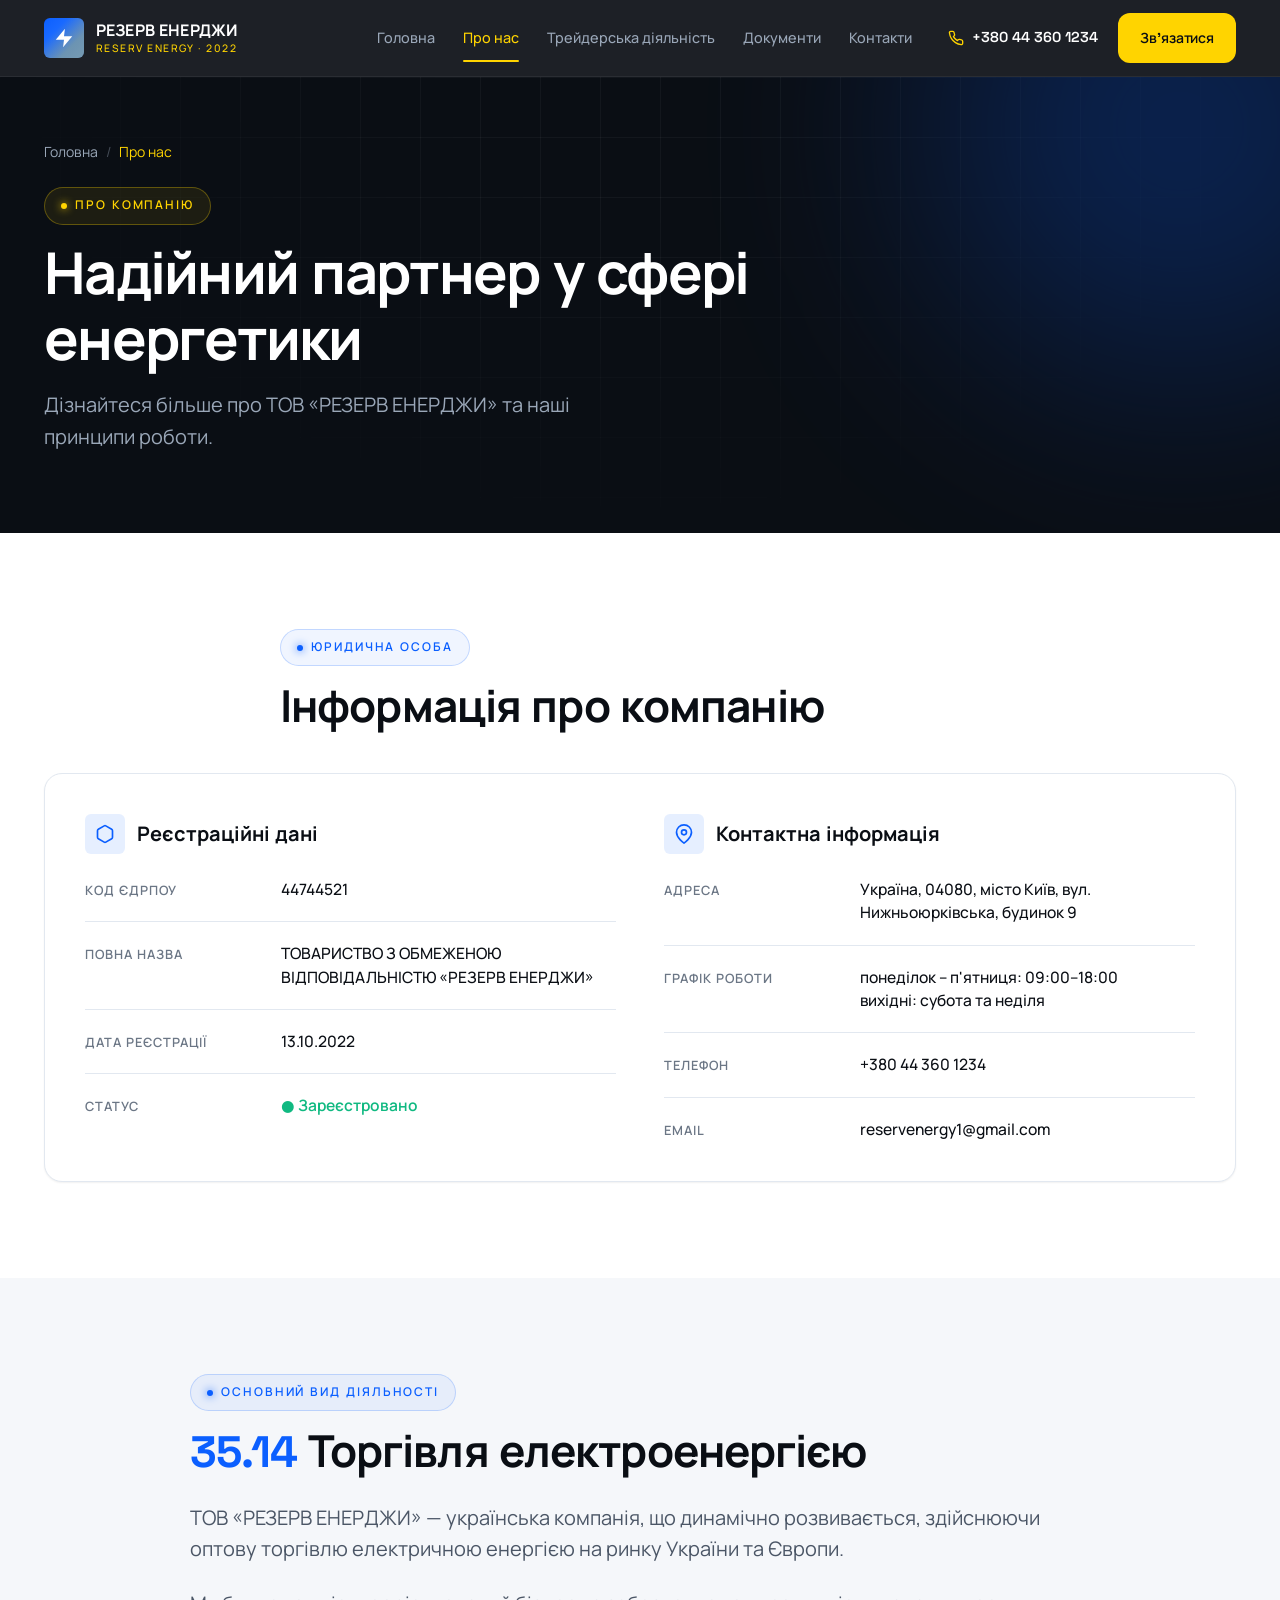
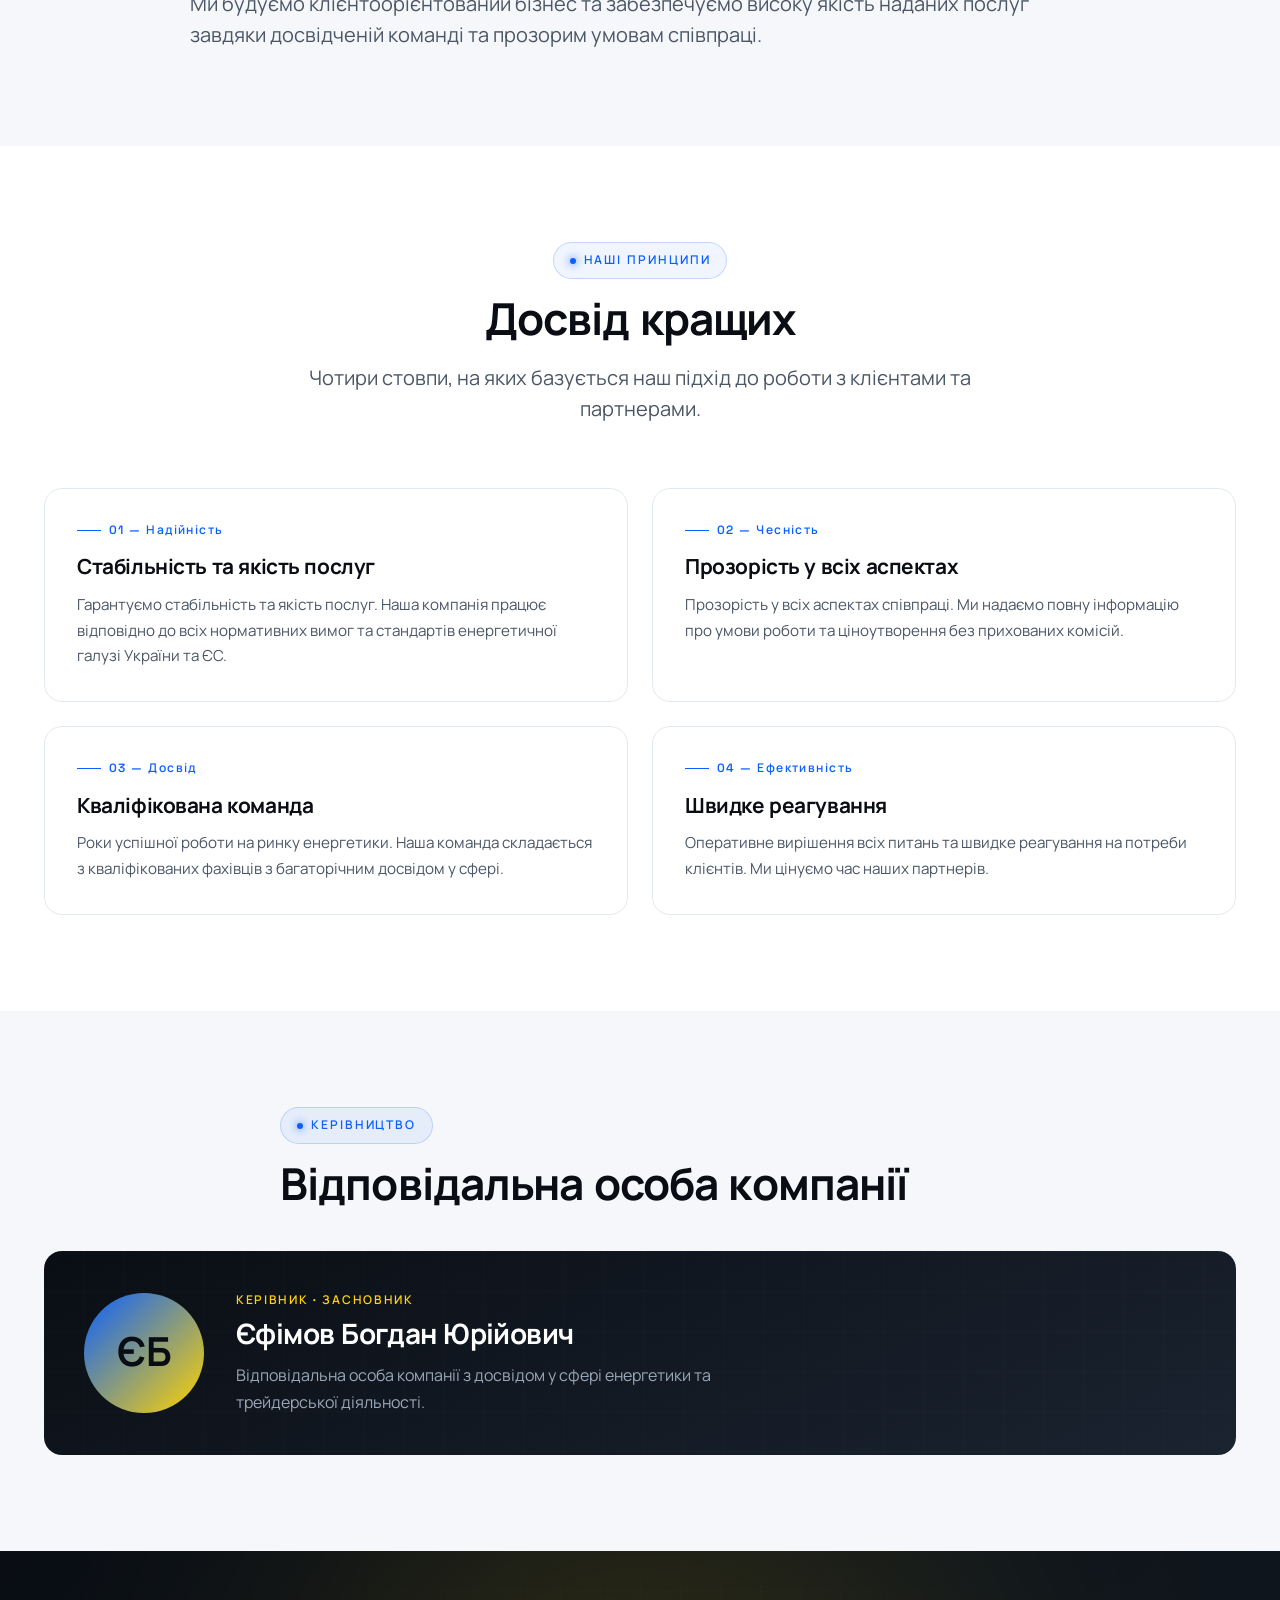
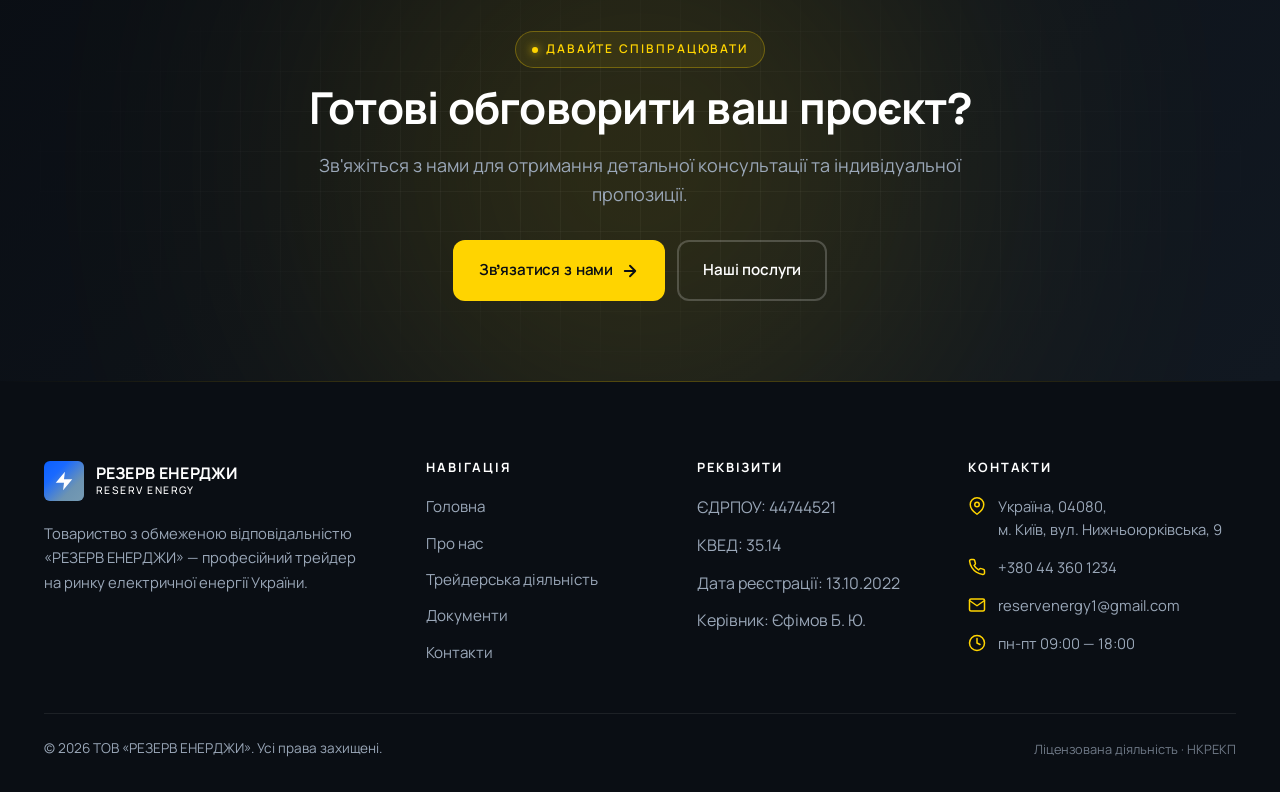
==== about.html @ 03d315da "1" ====
<!DOCTYPE html>
<html lang="uk">
<head>
    <meta charset="UTF-8">
    <meta name="viewport" content="width=device-width, initial-scale=1.0">
    <title>Про нас — ТОВ «РЕЗЕРВ ЕНЕРДЖИ»</title>
    <meta name="description" content="Дізнайтеся більше про ТОВ «РЕЗЕРВ ЕНЕРДЖИ» — компанію, що здійснює оптову торгівлю електричною енергією на ринку України та Європи.">
    <link rel="stylesheet" href="css/style.css">
    <link rel="icon" type="image/svg+xml" href='data:image/svg+xml,<svg xmlns="http://www.w3.org/2000/svg" viewBox="0 0 24 24" fill="%23ffd400"><path d="M13 2L3 14h9l-1 8 10-12h-9l1-8z"/></svg>'>
</head>
<body>

    <!-- ========== HEADER ========== -->
    <header class="header">
        <div class="container">
            <div class="header__inner">
                <a href="index.html" class="logo">
                    <span class="logo__mark">
                        <svg viewBox="0 0 24 24" fill="currentColor" aria-hidden="true">
                            <path d="M13 2L3 14h9l-1 8 10-12h-9l1-8z"/>
                        </svg>
                    </span>
                    <span class="logo__text">
                        <span class="logo__name">РЕЗЕРВ ЕНЕРДЖИ</span>
                        <span class="logo__tagline">Reserv Energy · 2022</span>
                    </span>
                </a>

                <button class="nav-toggle" aria-label="Відкрити меню" aria-expanded="false">
                    <span></span><span></span><span></span>
                </button>

                <div class="header__nav-wrapper">
                    <nav class="nav" aria-label="Головне меню">
                        <a href="index.html" class="nav__link">Головна</a>
                        <a href="about.html" class="nav__link is-active">Про нас</a>
                        <a href="services.html" class="nav__link">Трейдерська діяльність</a>
                        <a href="documents.html" class="nav__link">Документи</a>
                        <a href="contact.html" class="nav__link">Контакти</a>
                    </nav>
                    <div class="header__cta">
                        <a href="tel:+380443601234" class="header__phone">
                            <svg viewBox="0 0 24 24" fill="none" stroke="currentColor" stroke-width="2" stroke-linecap="round" stroke-linejoin="round" aria-hidden="true">
                                <path d="M22 16.92v3a2 2 0 0 1-2.18 2 19.79 19.79 0 0 1-8.63-3.07 19.5 19.5 0 0 1-6-6 19.79 19.79 0 0 1-3.07-8.67A2 2 0 0 1 4.11 2h3a2 2 0 0 1 2 1.72 12.84 12.84 0 0 0 .7 2.81 2 2 0 0 1-.45 2.11L8.09 9.91a16 16 0 0 0 6 6l1.27-1.27a2 2 0 0 1 2.11-.45 12.84 12.84 0 0 0 2.81.7A2 2 0 0 1 22 16.92z"/>
                            </svg>
                            +380 44 360 1234
                        </a>
                        <a href="contact.html" class="btn btn--accent">Зв'язатися</a>
                    </div>
                </div>
            </div>
        </div>
    </header>

    <main>

        <!-- ========== PAGE HEADER ========== -->
        <section class="page-header">
            <div class="page-header__grid-bg"></div>
            <div class="page-header__glow"></div>
            <div class="container">
                <div class="page-header__inner">
                    <nav class="breadcrumbs" aria-label="Хлібні крихти">
                        <a href="index.html">Головна</a>
                        <span class="breadcrumbs__sep">/</span>
                        <span class="breadcrumbs__current">Про нас</span>
                    </nav>
                    <span class="eyebrow eyebrow--inverse">Про компанію</span>
                    <h1 class="page-header__title">Надійний партнер у сфері енергетики</h1>
                    <p class="page-header__subtitle">Дізнайтеся більше про ТОВ «РЕЗЕРВ ЕНЕРДЖИ» та наші принципи роботи.</p>
                </div>
            </div>
        </section>

        <!-- ========== COMPANY INFO ========== -->
        <section class="section">
            <div class="container">
                <div class="section-head fade-up" style="text-align:left;margin-bottom:var(--space-10)">
                    <span class="eyebrow">Юридична особа</span>
                    <h2 class="section-head__title" style="margin:var(--space-4) 0">Інформація про компанію</h2>
                </div>

                <div class="info-panel fade-up">
                    <div>
                        <div class="info-panel__heading">
                            <span class="info-panel__heading-icon">
                                <svg width="20" height="20" viewBox="0 0 24 24" fill="none" stroke="currentColor" stroke-width="2" stroke-linecap="round" stroke-linejoin="round" aria-hidden="true">
                                    <path d="M21 16V8a2 2 0 0 0-1-1.73l-7-4a2 2 0 0 0-2 0l-7 4A2 2 0 0 0 3 8v8a2 2 0 0 0 1 1.73l7 4a2 2 0 0 0 2 0l7-4A2 2 0 0 0 21 16z"/>
                                </svg>
                            </span>
                            Реєстраційні дані
                        </div>
                        <ul class="info-list">
                            <li class="info-list__item">
                                <span class="info-list__label">Код ЄДРПОУ</span>
                                <span class="info-list__value">44744521</span>
                            </li>
                            <li class="info-list__item">
                                <span class="info-list__label">Повна назва</span>
                                <span class="info-list__value">ТОВАРИСТВО З ОБМЕЖЕНОЮ ВІДПОВІДАЛЬНІСТЮ «РЕЗЕРВ ЕНЕРДЖИ»</span>
                            </li>
                            <li class="info-list__item">
                                <span class="info-list__label">Дата реєстрації</span>
                                <span class="info-list__value">13.10.2022</span>
                            </li>
                            <li class="info-list__item">
                                <span class="info-list__label">Статус</span>
                                <span class="info-list__value" style="color:var(--color-success);font-weight:600">● Зареєстровано</span>
                            </li>
                        </ul>
                    </div>

                    <div>
                        <div class="info-panel__heading">
                            <span class="info-panel__heading-icon">
                                <svg width="20" height="20" viewBox="0 0 24 24" fill="none" stroke="currentColor" stroke-width="2" stroke-linecap="round" stroke-linejoin="round" aria-hidden="true">
                                    <path d="M21 10c0 7-9 13-9 13s-9-6-9-13a9 9 0 0 1 18 0z"/>
                                    <circle cx="12" cy="10" r="3"/>
                                </svg>
                            </span>
                            Контактна інформація
                        </div>
                        <ul class="info-list">
                            <li class="info-list__item">
                                <span class="info-list__label">Адреса</span>
                                <span class="info-list__value">Україна, 04080, місто Київ, вул. Нижньоюрківська, будинок 9</span>
                            </li>
                            <li class="info-list__item">
                                <span class="info-list__label">Графік роботи</span>
                                <span class="info-list__value">понеділок – п'ятниця: 09:00–18:00<br>вихідні: субота та неділя</span>
                            </li>
                            <li class="info-list__item">
                                <span class="info-list__label">Телефон</span>
                                <span class="info-list__value"><a href="tel:+380443601234">+380 44 360 1234</a></span>
                            </li>
                            <li class="info-list__item">
                                <span class="info-list__label">Email</span>
                                <span class="info-list__value"><a href="mailto:reservenergy1@gmail.com">reservenergy1@gmail.com</a></span>
                            </li>
                        </ul>
                    </div>
                </div>
            </div>
        </section>

        <!-- ========== MAIN ACTIVITY ========== -->
        <section class="section section--alt">
            <div class="container">
                <div style="max-width:900px;margin:0 auto" class="fade-up">
                    <span class="eyebrow">Основний вид діяльності</span>
                    <h2 style="margin:var(--space-4) 0 var(--space-6)">
                        <span style="font-family:var(--font-display);color:var(--color-primary)">35.14</span> Торгівля електроенергією
                    </h2>
                    <p class="lead" style="margin-bottom:var(--space-6)">
                        ТОВ «РЕЗЕРВ ЕНЕРДЖИ» — українська компанія, що динамічно розвивається, здійснюючи оптову торгівлю електричною енергією на ринку України та Європи.
                    </p>
                    <p class="lead">
                        Ми будуємо клієнтоорієнтований бізнес та забезпечуємо високу якість наданих послуг завдяки досвідченій команді та прозорим умовам співпраці.
                    </p>
                </div>
            </div>
        </section>

        <!-- ========== PRINCIPLES ========== -->
        <section class="section">
            <div class="container">
                <div class="section-head fade-up">
                    <span class="eyebrow">Наші принципи</span>
                    <h2 class="section-head__title">Досвід кращих</h2>
                    <p class="lead">Чотири стовпи, на яких базується наш підхід до роботи з клієнтами та партнерами.</p>
                </div>

                <div class="principles">
                    <article class="principle-card fade-up">
                        <div class="principle-card__num">01 — Надійність</div>
                        <h3 class="principle-card__title">Стабільність та якість послуг</h3>
                        <p class="principle-card__text">Гарантуємо стабільність та якість послуг. Наша компанія працює відповідно до всіх нормативних вимог та стандартів енергетичної галузі України та ЄС.</p>
                    </article>

                    <article class="principle-card fade-up">
                        <div class="principle-card__num">02 — Чесність</div>
                        <h3 class="principle-card__title">Прозорість у всіх аспектах</h3>
                        <p class="principle-card__text">Прозорість у всіх аспектах співпраці. Ми надаємо повну інформацію про умови роботи та ціноутворення без прихованих комісій.</p>
                    </article>

                    <article class="principle-card fade-up">
                        <div class="principle-card__num">03 — Досвід</div>
                        <h3 class="principle-card__title">Кваліфікована команда</h3>
                        <p class="principle-card__text">Роки успішної роботи на ринку енергетики. Наша команда складається з кваліфікованих фахівців з багаторічним досвідом у сфері.</p>
                    </article>

                    <article class="principle-card fade-up">
                        <div class="principle-card__num">04 — Ефективність</div>
                        <h3 class="principle-card__title">Швидке реагування</h3>
                        <p class="principle-card__text">Оперативне вирішення всіх питань та швидке реагування на потреби клієнтів. Ми цінуємо час наших партнерів.</p>
                    </article>
                </div>
            </div>
        </section>

        <!-- ========== LEADERSHIP ========== -->
        <section class="section section--alt">
            <div class="container">
                <div class="section-head fade-up" style="text-align:left;margin-bottom:var(--space-10)">
                    <span class="eyebrow">Керівництво</span>
                    <h2 class="section-head__title" style="margin:var(--space-4) 0">Відповідальна особа компанії</h2>
                </div>

                <div class="leader-card fade-up">
                    <div class="leader-card__avatar">ЄБ</div>
                    <div class="leader-card__content">
                        <div class="leader-card__role">Керівник · Засновник</div>
                        <h3 class="leader-card__name">Єфімов Богдан Юрійович</h3>
                        <p class="leader-card__desc">Відповідальна особа компанії з досвідом у сфері енергетики та трейдерської діяльності.</p>
                    </div>
                </div>
            </div>
        </section>

        <!-- ========== CTA ========== -->
        <section class="cta">
            <div class="cta__glow"></div>
            <div class="container">
                <div class="cta__inner fade-up">
                    <span class="eyebrow eyebrow--inverse">Давайте співпрацювати</span>
                    <h2 class="cta__title">Готові обговорити ваш проєкт?</h2>
                    <p class="cta__text">Зв'яжіться з нами для отримання детальної консультації та індивідуальної пропозиції.</p>
                    <div class="cta__buttons">
                        <a href="contact.html" class="btn btn--accent">
                            Зв'язатися з нами
                            <svg width="18" height="18" viewBox="0 0 24 24" fill="none" stroke="currentColor" stroke-width="2.5" stroke-linecap="round" stroke-linejoin="round" aria-hidden="true">
                                <path d="M5 12h14M12 5l7 7-7 7"/>
                            </svg>
                        </a>
                        <a href="services.html" class="btn btn--outline-light">Наші послуги</a>
                    </div>
                </div>
            </div>
        </section>

    </main>

    <!-- ========== FOOTER ========== -->
    <footer class="footer">
        <div class="container">
            <div class="footer__main">
                <div class="footer__brand">
                    <a href="index.html" class="logo">
                        <span class="logo__mark">
                            <svg viewBox="0 0 24 24" fill="currentColor" aria-hidden="true">
                                <path d="M13 2L3 14h9l-1 8 10-12h-9l1-8z"/>
                            </svg>
                        </span>
                        <span class="logo__text">
                            <span class="logo__name">РЕЗЕРВ ЕНЕРДЖИ</span>
                            <span class="logo__tagline">Reserv Energy</span>
                        </span>
                    </a>
                    <p class="footer__desc">Товариство з обмеженою відповідальністю «РЕЗЕРВ ЕНЕРДЖИ» — професійний трейдер на ринку електричної енергії України.</p>
                </div>

                <div class="footer__col">
                    <h4 class="footer__col-title">Навігація</h4>
                    <div class="footer__links">
                        <a href="index.html">Головна</a>
                        <a href="about.html">Про нас</a>
                        <a href="services.html">Трейдерська діяльність</a>
                        <a href="documents.html">Документи</a>
                        <a href="contact.html">Контакти</a>
                    </div>
                </div>

                <div class="footer__col">
                    <h4 class="footer__col-title">Реквізити</h4>
                    <div class="footer__links">
                        <span>ЄДРПОУ: 44744521</span>
                        <span>КВЕД: 35.14</span>
                        <span>Дата реєстрації: 13.10.2022</span>
                        <span>Керівник: Єфімов Б. Ю.</span>
                    </div>
                </div>

                <div class="footer__col">
                    <h4 class="footer__col-title">Контакти</h4>
                    <div class="footer__contacts">
                        <div class="footer__contact-item">
                            <svg viewBox="0 0 24 24" fill="none" stroke="currentColor" stroke-width="2" stroke-linecap="round" stroke-linejoin="round" aria-hidden="true">
                                <path d="M21 10c0 7-9 13-9 13s-9-6-9-13a9 9 0 0 1 18 0z"/>
                                <circle cx="12" cy="10" r="3"/>
                            </svg>
                            <span>Україна, 04080,<br>м. Київ, вул. Нижньоюрківська, 9</span>
                        </div>
                        <div class="footer__contact-item">
                            <svg viewBox="0 0 24 24" fill="none" stroke="currentColor" stroke-width="2" stroke-linecap="round" stroke-linejoin="round" aria-hidden="true">
                                <path d="M22 16.92v3a2 2 0 0 1-2.18 2 19.79 19.79 0 0 1-8.63-3.07 19.5 19.5 0 0 1-6-6 19.79 19.79 0 0 1-3.07-8.67A2 2 0 0 1 4.11 2h3a2 2 0 0 1 2 1.72 12.84 12.84 0 0 0 .7 2.81 2 2 0 0 1-.45 2.11L8.09 9.91a16 16 0 0 0 6 6l1.27-1.27a2 2 0 0 1 2.11-.45 12.84 12.84 0 0 0 2.81.7A2 2 0 0 1 22 16.92z"/>
                            </svg>
                            <a href="tel:+380443601234">+380 44 360 1234</a>
                        </div>
                        <div class="footer__contact-item">
                            <svg viewBox="0 0 24 24" fill="none" stroke="currentColor" stroke-width="2" stroke-linecap="round" stroke-linejoin="round" aria-hidden="true">
                                <path d="M4 4h16c1.1 0 2 .9 2 2v12c0 1.1-.9 2-2 2H4c-1.1 0-2-.9-2-2V6c0-1.1.9-2 2-2z"/>
                                <polyline points="22,6 12,13 2,6"/>
                            </svg>
                            <a href="mailto:reservenergy1@gmail.com">reservenergy1@gmail.com</a>
                        </div>
                        <div class="footer__contact-item">
                            <svg viewBox="0 0 24 24" fill="none" stroke="currentColor" stroke-width="2" stroke-linecap="round" stroke-linejoin="round" aria-hidden="true">
                                <circle cx="12" cy="12" r="10"/>
                                <polyline points="12 6 12 12 16 14"/>
                            </svg>
                            <span>пн-пт 09:00 — 18:00</span>
                        </div>
                    </div>
                </div>
            </div>

            <div class="footer__bottom">
                <span>© 2026 ТОВ «РЕЗЕРВ ЕНЕРДЖИ». Усі права захищені.</span>
                <span class="footer__legal">Ліцензована діяльність · НКРЕКП</span>
            </div>
        </div>
    </footer>

    <script src="js/main.js"></script>
</body>
</html>
---- css/style.css ----
/* ============================================
   РЕЗЕРВ ЕНЕРДЖИ — Design System
   ============================================ */

/* Fonts */
@import url('https://fonts.googleapis.com/css2?family=Manrope:wght@400;500;600;700;800&family=Space+Grotesk:wght@500;600;700&display=swap');

/* ============================================
   Design Tokens
   ============================================ */
:root {
    /* Brand Colors */
    --color-bg: #0a0e14;
    --color-bg-alt: #111821;
    --color-bg-elev: #1a2330;
    --color-surface: #ffffff;
    --color-surface-alt: #f5f7fa;
    --color-surface-soft: #eef2f7;

    --color-primary: #0b5fff;           /* electric blue */
    --color-primary-dark: #0848c4;
    --color-primary-light: #3b82ff;

    --color-accent: #ffd400;            /* energy yellow */
    --color-accent-dark: #e6bf00;
    --color-accent-light: #ffe04a;

    --color-text: #0a0e14;
    --color-text-muted: #4b5666;
    --color-text-soft: #6b7685;
    --color-text-inverse: #ffffff;
    --color-text-inverse-muted: #9aa7b8;

    --color-border: #e2e8f0;
    --color-border-dark: #2a3544;

    --color-success: #10b981;
    --color-error: #ef4444;

    /* Typography */
    --font-display: 'Space Grotesk', 'Manrope', system-ui, sans-serif;
    --font-body: 'Manrope', system-ui, -apple-system, sans-serif;

    /* Spacing */
    --space-1: 0.25rem;
    --space-2: 0.5rem;
    --space-3: 0.75rem;
    --space-4: 1rem;
    --space-5: 1.25rem;
    --space-6: 1.5rem;
    --space-8: 2rem;
    --space-10: 2.5rem;
    --space-12: 3rem;
    --space-16: 4rem;
    --space-20: 5rem;
    --space-24: 6rem;

    /* Radius */
    --radius-sm: 6px;
    --radius-md: 12px;
    --radius-lg: 18px;
    --radius-xl: 28px;

    /* Shadows */
    --shadow-sm: 0 1px 2px rgba(10, 14, 20, 0.06);
    --shadow-md: 0 4px 12px rgba(10, 14, 20, 0.08);
    --shadow-lg: 0 16px 40px rgba(10, 14, 20, 0.12);
    --shadow-glow: 0 0 40px rgba(11, 95, 255, 0.25);

    /* Transitions */
    --t-fast: 180ms cubic-bezier(0.4, 0, 0.2, 1);
    --t-base: 280ms cubic-bezier(0.4, 0, 0.2, 1);
    --t-slow: 520ms cubic-bezier(0.4, 0, 0.2, 1);

    /* Container */
    --container-max: 1240px;
}

/* ============================================
   Reset & Base
   ============================================ */
*, *::before, *::after {
    box-sizing: border-box;
    margin: 0;
    padding: 0;
}

html {
    scroll-behavior: smooth;
    -webkit-text-size-adjust: 100%;
}

body {
    font-family: var(--font-body);
    font-size: 16px;
    line-height: 1.6;
    color: var(--color-text);
    background-color: var(--color-surface);
    -webkit-font-smoothing: antialiased;
    -moz-osx-font-smoothing: grayscale;
    overflow-x: hidden;
}

img, svg {
    max-width: 100%;
    display: block;
}

a {
    color: inherit;
    text-decoration: none;
    transition: color var(--t-fast);
}

button {
    font-family: inherit;
    cursor: pointer;
    border: none;
    background: none;
}

ul, ol {
    list-style: none;
}

h1, h2, h3, h4, h5, h6 {
    font-family: var(--font-display);
    font-weight: 700;
    line-height: 1.15;
    letter-spacing: -0.02em;
    color: var(--color-text);
}

/* ============================================
   Layout
   ============================================ */
.container {
    width: 100%;
    max-width: var(--container-max);
    margin: 0 auto;
    padding: 0 var(--space-6);
}

.section {
    padding: var(--space-24) 0;
    position: relative;
}

.section--tight {
    padding: var(--space-16) 0;
}

.section--dark {
    background-color: var(--color-bg);
    color: var(--color-text-inverse);
}

.section--dark h1,
.section--dark h2,
.section--dark h3,
.section--dark h4 {
    color: var(--color-text-inverse);
}

.section--alt {
    background-color: var(--color-surface-alt);
}

/* ============================================
   Typography Utilities
   ============================================ */
.eyebrow {
    display: inline-flex;
    align-items: center;
    gap: var(--space-2);
    font-family: var(--font-display);
    font-size: 0.75rem;
    font-weight: 600;
    letter-spacing: 0.16em;
    text-transform: uppercase;
    color: var(--color-primary);
    padding: var(--space-2) var(--space-4);
    border: 1px solid rgba(11, 95, 255, 0.2);
    border-radius: 999px;
    background-color: rgba(11, 95, 255, 0.06);
}

.eyebrow--inverse {
    color: var(--color-accent);
    border-color: rgba(255, 212, 0, 0.3);
    background-color: rgba(255, 212, 0, 0.08);
}

.eyebrow::before {
    content: '';
    width: 6px;
    height: 6px;
    border-radius: 50%;
    background: currentColor;
    box-shadow: 0 0 8px currentColor;
}

h1, .h1 {
    font-size: clamp(2.2rem, 5.5vw, 4.2rem);
}

h2, .h2 {
    font-size: clamp(1.8rem, 3.5vw, 2.75rem);
}

h3, .h3 {
    font-size: clamp(1.2rem, 2vw, 1.5rem);
}

.lead {
    font-size: clamp(1.05rem, 1.6vw, 1.25rem);
    line-height: 1.55;
    color: var(--color-text-muted);
}

.section--dark .lead {
    color: var(--color-text-inverse-muted);
}

.text-muted { color: var(--color-text-muted); }
.text-accent { color: var(--color-accent); }
.text-primary { color: var(--color-primary); }

/* ============================================
   Buttons
   ============================================ */
.btn {
    display: inline-flex;
    align-items: center;
    justify-content: center;
    gap: var(--space-2);
    padding: var(--space-4) var(--space-6);
    font-family: var(--font-display);
    font-size: 0.95rem;
    font-weight: 600;
    letter-spacing: -0.01em;
    border-radius: var(--radius-md);
    transition: all var(--t-base);
    cursor: pointer;
    white-space: nowrap;
    border: 2px solid transparent;
    position: relative;
    overflow: hidden;
}

.btn--primary {
    background-color: var(--color-primary);
    color: var(--color-text-inverse);
}

.btn--primary:hover {
    background-color: var(--color-primary-dark);
    transform: translateY(-2px);
    box-shadow: var(--shadow-glow);
}

.btn--accent {
    background-color: var(--color-accent);
    color: var(--color-bg);
}

.btn--accent:hover {
    background-color: var(--color-accent-light);
    transform: translateY(-2px);
    box-shadow: 0 0 30px rgba(255, 212, 0, 0.4);
}

.btn--outline {
    background-color: transparent;
    border-color: var(--color-border);
    color: var(--color-text);
}

.btn--outline:hover {
    border-color: var(--color-primary);
    color: var(--color-primary);
}

.btn--outline-light {
    background-color: transparent;
    border-color: rgba(255, 255, 255, 0.2);
    color: var(--color-text-inverse);
}

.btn--outline-light:hover {
    border-color: var(--color-accent);
    color: var(--color-accent);
}

.btn--ghost {
    background: transparent;
    color: var(--color-primary);
    padding-left: 0;
    padding-right: 0;
}

.btn--ghost:hover .btn__arrow {
    transform: translateX(4px);
}

.btn__arrow {
    display: inline-block;
    transition: transform var(--t-base);
}

/* ============================================
   Header
   ============================================ */
.header {
    position: sticky;
    top: 0;
    z-index: 100;
    background-color: rgba(10, 14, 20, 0.92);
    backdrop-filter: blur(16px);
    -webkit-backdrop-filter: blur(16px);
    border-bottom: 1px solid rgba(255, 255, 255, 0.06);
    transition: background-color var(--t-base);
}

.header__inner {
    display: flex;
    align-items: center;
    justify-content: space-between;
    gap: var(--space-6);
    height: 76px;
}

/* Logo */
.logo {
    display: flex;
    align-items: center;
    gap: var(--space-3);
    text-decoration: none;
    flex-shrink: 0;
}

.logo__mark {
    width: 40px;
    height: 40px;
    display: grid;
    place-items: center;
    background: linear-gradient(135deg, var(--color-primary), var(--color-primary-light));
    border-radius: var(--radius-sm);
    position: relative;
    overflow: hidden;
    flex-shrink: 0;
}

.logo__mark::after {
    content: '';
    position: absolute;
    inset: 0;
    background: linear-gradient(135deg, transparent 30%, rgba(255, 212, 0, 0.3) 70%);
}

.logo__mark svg {
    position: relative;
    z-index: 1;
    width: 22px;
    height: 22px;
    color: white;
}

.logo__text {
    display: flex;
    flex-direction: column;
    line-height: 1.1;
}

.logo__name {
    font-family: var(--font-display);
    font-weight: 700;
    font-size: 1rem;
    letter-spacing: 0.01em;
    color: var(--color-text-inverse);
    white-space: nowrap;
}

.logo__tagline {
    font-size: 0.65rem;
    font-weight: 500;
    letter-spacing: 0.14em;
    text-transform: uppercase;
    color: var(--color-accent);
    margin-top: 3px;
    white-space: nowrap;
}

/* Nav wrapper — центральная часть шапки */
.header__nav-wrapper {
    display: flex;
    align-items: center;
    justify-content: flex-end;
    gap: var(--space-6);
    flex: 1;
    min-width: 0;
}

/* Navigation */
.nav {
    display: flex;
    align-items: center;
    gap: var(--space-1);
}

.nav__link {
    position: relative;
    padding: var(--space-2) var(--space-3);
    font-size: 0.9rem;
    font-weight: 500;
    color: var(--color-text-inverse-muted);
    border-radius: var(--radius-sm);
    transition: color var(--t-fast);
    white-space: nowrap;
}

.nav__link:hover {
    color: var(--color-text-inverse);
}

.nav__link.is-active {
    color: var(--color-accent);
}

.nav__link.is-active::after {
    content: '';
    position: absolute;
    left: var(--space-3);
    right: var(--space-3);
    bottom: -4px;
    height: 2px;
    background: var(--color-accent);
    border-radius: 2px;
}

/* CTA block (phone + button) */
.header__cta {
    display: flex;
    align-items: center;
    gap: var(--space-5);
    flex-shrink: 0;
}

.header__phone {
    display: flex;
    align-items: center;
    gap: var(--space-2);
    font-family: var(--font-display);
    font-weight: 600;
    font-size: 0.9rem;
    color: var(--color-text-inverse);
    white-space: nowrap;
}

.header__phone svg {
    width: 16px;
    height: 16px;
    color: var(--color-accent);
    flex-shrink: 0;
}

.header__cta .btn {
    padding: var(--space-3) var(--space-5);
    font-size: 0.875rem;
}

/* Mobile nav toggle */
.nav-toggle {
    display: none;
    width: 40px;
    height: 40px;
    padding: 0;
    background: transparent;
    position: relative;
    cursor: pointer;
    z-index: 110;
}

.nav-toggle span {
    position: absolute;
    left: 9px;
    right: 9px;
    height: 2px;
    background: var(--color-text-inverse);
    border-radius: 2px;
    transition: all var(--t-base);
}
.nav-toggle span:nth-child(1) { top: 13px; }
.nav-toggle span:nth-child(2) { top: 19px; }
.nav-toggle span:nth-child(3) { top: 25px; }

.nav-toggle.is-open span:nth-child(1) { transform: translateY(6px) rotate(45deg); }
.nav-toggle.is-open span:nth-child(2) { opacity: 0; }
.nav-toggle.is-open span:nth-child(3) { transform: translateY(-6px) rotate(-45deg); }

/* ============================================
   Hero Section
   ============================================ */
.hero {
    position: relative;
    min-height: calc(100vh - 80px);
    display: flex;
    align-items: center;
    overflow: hidden;
    background-color: var(--color-bg);
    color: var(--color-text-inverse);
    padding: var(--space-20) 0;
}

.hero__grid-bg {
    position: absolute;
    inset: 0;
    background-image:
        linear-gradient(rgba(255, 255, 255, 0.04) 1px, transparent 1px),
        linear-gradient(90deg, rgba(255, 255, 255, 0.04) 1px, transparent 1px);
    background-size: 60px 60px;
    mask-image: radial-gradient(ellipse at center, black 30%, transparent 85%);
    -webkit-mask-image: radial-gradient(ellipse at center, black 30%, transparent 85%);
}

.hero__gradient {
    position: absolute;
    width: 800px;
    height: 800px;
    border-radius: 50%;
    filter: blur(120px);
    opacity: 0.35;
    pointer-events: none;
}

.hero__gradient--1 {
    background: var(--color-primary);
    top: -300px;
    right: -200px;
    animation: float 14s ease-in-out infinite;
}

.hero__gradient--2 {
    background: var(--color-accent);
    bottom: -400px;
    left: -200px;
    opacity: 0.15;
    animation: float 18s ease-in-out infinite reverse;
}

@keyframes float {
    0%, 100% { transform: translate(0, 0) scale(1); }
    50% { transform: translate(40px, -40px) scale(1.05); }
}

.hero__inner {
    position: relative;
    display: grid;
    grid-template-columns: 1.4fr 1fr;
    gap: var(--space-16);
    align-items: center;
}

.hero__content {
    max-width: 640px;
}

.hero__title {
    font-size: clamp(2.5rem, 6vw, 4.5rem);
    line-height: 1.05;
    color: var(--color-text-inverse);
    margin: var(--space-6) 0;
    letter-spacing: -0.03em;
}

.hero__title-accent {
    position: relative;
    display: inline-block;
    background: linear-gradient(90deg, var(--color-accent), var(--color-accent-light));
    -webkit-background-clip: text;
    background-clip: text;
    color: transparent;
}

.hero__subtitle {
    font-size: clamp(1.125rem, 1.8vw, 1.375rem);
    color: var(--color-text-inverse-muted);
    max-width: 520px;
    margin-bottom: var(--space-8);
    line-height: 1.6;
}

.hero__cta {
    display: flex;
    flex-wrap: wrap;
    gap: var(--space-3);
    margin-bottom: var(--space-12);
}

.hero__meta {
    display: flex;
    gap: var(--space-8);
    padding-top: var(--space-8);
    border-top: 1px solid rgba(255, 255, 255, 0.08);
}

.hero__meta-item {
    display: flex;
    flex-direction: column;
}

.hero__meta-label {
    font-size: 0.75rem;
    font-weight: 600;
    letter-spacing: 0.12em;
    text-transform: uppercase;
    color: var(--color-text-inverse-muted);
    margin-bottom: var(--space-2);
}

.hero__meta-value {
    font-family: var(--font-display);
    font-weight: 700;
    font-size: 1.5rem;
    color: var(--color-accent);
}

/* Hero visual — animated energy card */
.hero__visual {
    position: relative;
    max-width: 480px;
    margin-left: auto;
    width: 100%;
}

.energy-card {
    position: relative;
    width: 100%;
    min-height: 440px;
    background: linear-gradient(155deg, var(--color-bg-elev) 0%, var(--color-bg-alt) 100%);
    border: 1px solid rgba(255, 255, 255, 0.08);
    border-radius: var(--radius-xl);
    padding: var(--space-8);
    overflow: hidden;
    box-shadow: var(--shadow-lg);
    display: flex;
    flex-direction: column;
}

.energy-card::before {
    content: '';
    position: absolute;
    inset: -1px;
    border-radius: inherit;
    padding: 1px;
    background: linear-gradient(135deg, rgba(255, 212, 0, 0.6), transparent 50%, rgba(11, 95, 255, 0.6));
    -webkit-mask: linear-gradient(#fff 0 0) content-box, linear-gradient(#fff 0 0);
    -webkit-mask-composite: xor;
    mask-composite: exclude;
    pointer-events: none;
}

.energy-card__header {
    display: flex;
    justify-content: space-between;
    align-items: flex-start;
    margin-bottom: var(--space-6);
}

.energy-card__chip {
    font-family: var(--font-display);
    font-size: 0.7rem;
    font-weight: 600;
    letter-spacing: 0.16em;
    text-transform: uppercase;
    color: var(--color-accent);
    padding: 6px 10px;
    border: 1px solid rgba(255, 212, 0, 0.3);
    border-radius: 999px;
}

.energy-card__pulse {
    position: relative;
    width: 10px;
    height: 10px;
    border-radius: 50%;
    background: var(--color-success);
    margin-top: 6px;
    margin-right: 6px;
}

.energy-card__pulse::after {
    content: '';
    position: absolute;
    inset: -4px;
    border-radius: 50%;
    border: 2px solid var(--color-success);
    animation: pulse-ring 1.8s ease-out infinite;
}

@keyframes pulse-ring {
    0% { transform: scale(0.7); opacity: 1; }
    100% { transform: scale(1.6); opacity: 0; }
}

.energy-card__title {
    font-family: var(--font-display);
    font-size: clamp(1.3rem, 2.2vw, 1.6rem);
    line-height: 1.15;
    color: var(--color-text-inverse);
    margin-bottom: var(--space-2);
    letter-spacing: -0.02em;
}

.energy-card__subtitle {
    color: var(--color-text-inverse-muted);
    font-size: 0.9rem;
    line-height: 1.5;
    margin-bottom: var(--space-4);
}

.energy-card__wave {
    flex: 1;
    min-height: 90px;
    margin: var(--space-4) 0;
    position: relative;
}

.energy-card__stats {
    display: grid;
    grid-template-columns: 1fr 1fr;
    gap: var(--space-4);
    padding-top: var(--space-5);
    border-top: 1px solid rgba(255, 255, 255, 0.06);
    margin-top: auto;
}

.energy-stat__label {
    font-size: 0.68rem;
    font-weight: 600;
    letter-spacing: 0.12em;
    text-transform: uppercase;
    color: var(--color-text-inverse-muted);
    margin-bottom: var(--space-1);
}

.energy-stat__value {
    font-family: var(--font-display);
    font-weight: 700;
    font-size: 1.25rem;
    color: var(--color-text-inverse);
}

.energy-card__bolt {
    position: absolute;
    top: var(--space-6);
    right: var(--space-6);
    width: 100px;
    height: 100px;
    opacity: 0.08;
    color: var(--color-accent);
    pointer-events: none;
}

/* Hero scroll indicator */
.hero__scroll {
    position: absolute;
    left: 50%;
    bottom: var(--space-8);
    transform: translateX(-50%);
    display: flex;
    flex-direction: column;
    align-items: center;
    gap: var(--space-2);
    color: var(--color-text-inverse-muted);
    font-size: 0.75rem;
    letter-spacing: 0.14em;
    text-transform: uppercase;
    font-weight: 500;
}

.hero__scroll-line {
    width: 1px;
    height: 40px;
    background: linear-gradient(to bottom, transparent, var(--color-accent));
    animation: scroll-down 2.2s ease-in-out infinite;
}

@keyframes scroll-down {
    0% { transform: scaleY(0); transform-origin: top; }
    50% { transform: scaleY(1); transform-origin: top; }
    50.01% { transform: scaleY(1); transform-origin: bottom; }
    100% { transform: scaleY(0); transform-origin: bottom; }
}

/* ============================================
   Page Header (для внутренних страниц)
   ============================================ */
.page-header {
    position: relative;
    background-color: var(--color-bg);
    color: var(--color-text-inverse);
    padding: var(--space-16) 0 var(--space-20);
    overflow: hidden;
}

.page-header__grid-bg {
    position: absolute;
    inset: 0;
    background-image:
        linear-gradient(rgba(255, 255, 255, 0.04) 1px, transparent 1px),
        linear-gradient(90deg, rgba(255, 255, 255, 0.04) 1px, transparent 1px);
    background-size: 60px 60px;
    mask-image: radial-gradient(ellipse at top, black 20%, transparent 75%);
    -webkit-mask-image: radial-gradient(ellipse at top, black 20%, transparent 75%);
}

.page-header__glow {
    position: absolute;
    top: -200px;
    right: -150px;
    width: 500px;
    height: 500px;
    background: var(--color-primary);
    border-radius: 50%;
    filter: blur(120px);
    opacity: 0.25;
    pointer-events: none;
}

.page-header__inner {
    position: relative;
    max-width: 760px;
}

.page-header__title {
    font-size: clamp(2.2rem, 4.5vw, 3.75rem);
    color: var(--color-text-inverse);
    margin: var(--space-4) 0 var(--space-4);
    letter-spacing: -0.03em;
}

.page-header__subtitle {
    font-size: clamp(1rem, 1.6vw, 1.25rem);
    color: var(--color-text-inverse-muted);
    max-width: 580px;
}

.breadcrumbs {
    display: flex;
    gap: var(--space-2);
    font-size: 0.875rem;
    color: var(--color-text-inverse-muted);
    margin-bottom: var(--space-6);
}

.breadcrumbs a:hover {
    color: var(--color-accent);
}

.breadcrumbs__sep {
    opacity: 0.4;
}

.breadcrumbs__current {
    color: var(--color-accent);
}

/* ============================================
   Advantages Cards
   ============================================ */
.section-head {
    text-align: center;
    max-width: 720px;
    margin: 0 auto var(--space-16);
}

.section-head__title {
    margin: var(--space-4) 0 var(--space-4);
}

.advantages {
    display: grid;
    grid-template-columns: repeat(3, 1fr);
    gap: var(--space-6);
}

.advantage-card {
    position: relative;
    padding: var(--space-8);
    background: var(--color-surface);
    border: 1px solid var(--color-border);
    border-radius: var(--radius-lg);
    transition: all var(--t-base);
    overflow: hidden;
}

.advantage-card::before {
    content: '';
    position: absolute;
    top: 0;
    left: 0;
    right: 0;
    height: 3px;
    background: linear-gradient(90deg, var(--color-primary), var(--color-accent));
    transform: scaleX(0);
    transform-origin: left;
    transition: transform var(--t-base);
}

.advantage-card:hover {
    transform: translateY(-6px);
    border-color: transparent;
    box-shadow: var(--shadow-lg);
}

.advantage-card:hover::before {
    transform: scaleX(1);
}

.advantage-card__icon {
    display: grid;
    place-items: center;
    width: 56px;
    height: 56px;
    border-radius: var(--radius-md);
    background: linear-gradient(135deg, rgba(11, 95, 255, 0.1), rgba(255, 212, 0, 0.12));
    color: var(--color-primary);
    margin-bottom: var(--space-6);
}

.advantage-card__icon svg {
    width: 28px;
    height: 28px;
}

.advantage-card__number {
    position: absolute;
    top: var(--space-6);
    right: var(--space-6);
    font-family: var(--font-display);
    font-size: 0.75rem;
    font-weight: 700;
    letter-spacing: 0.1em;
    color: var(--color-text-soft);
    opacity: 0.5;
}

.advantage-card__title {
    font-size: 1.3rem;
    margin-bottom: var(--space-3);
}

.advantage-card__text {
    color: var(--color-text-muted);
    line-height: 1.65;
}

/* ============================================
   About preview (двухколоночный блок)
   ============================================ */
.about-preview {
    display: grid;
    grid-template-columns: 1fr 1fr;
    gap: var(--space-16);
    align-items: center;
}

.about-preview__text p {
    color: var(--color-text-muted);
    margin-bottom: var(--space-4);
    line-height: 1.75;
}

.about-preview__stats {
    display: grid;
    grid-template-columns: repeat(3, 1fr);
    gap: var(--space-6);
    padding: var(--space-8);
    background: var(--color-surface);
    border: 1px solid var(--color-border);
    border-radius: var(--radius-lg);
    margin-top: var(--space-8);
    box-shadow: var(--shadow-md);
}

.stat {
    text-align: center;
}

.stat__value {
    font-family: var(--font-display);
    font-size: clamp(1.5rem, 2.5vw, 2rem);
    font-weight: 700;
    color: var(--color-primary);
    line-height: 1;
    margin-bottom: var(--space-2);
    letter-spacing: -0.02em;
}

.stat__label {
    font-size: 0.8rem;
    font-weight: 500;
    color: var(--color-text-soft);
    letter-spacing: 0.02em;
}

/* Visual block для "О нас" */
.about-preview__visual {
    position: relative;
    aspect-ratio: 1/1.05;
    background: linear-gradient(155deg, var(--color-bg) 0%, var(--color-bg-elev) 100%);
    border-radius: var(--radius-xl);
    overflow: hidden;
    padding: var(--space-8);
    display: flex;
    flex-direction: column;
    justify-content: space-between;
    color: white;
}

.about-preview__visual::before {
    content: '';
    position: absolute;
    inset: 0;
    background-image:
        linear-gradient(rgba(255, 255, 255, 0.04) 1px, transparent 1px),
        linear-gradient(90deg, rgba(255, 255, 255, 0.04) 1px, transparent 1px);
    background-size: 40px 40px;
    opacity: 0.6;
}

.about-preview__visual-top {
    position: relative;
    display: flex;
    justify-content: space-between;
    align-items: flex-start;
}

.about-preview__visual-badge {
    background: rgba(255, 212, 0, 0.12);
    border: 1px solid rgba(255, 212, 0, 0.3);
    color: var(--color-accent);
    padding: var(--space-2) var(--space-4);
    border-radius: 999px;
    font-size: 0.75rem;
    font-weight: 600;
    letter-spacing: 0.14em;
    text-transform: uppercase;
}

.about-preview__visual-code {
    font-family: var(--font-display);
    font-size: 0.85rem;
    font-weight: 600;
    color: var(--color-text-inverse-muted);
    letter-spacing: 0.1em;
}

.about-preview__visual-main {
    position: relative;
}

.about-preview__visual-number {
    font-family: var(--font-display);
    font-size: clamp(4rem, 10vw, 7rem);
    font-weight: 800;
    line-height: 0.9;
    background: linear-gradient(180deg, var(--color-accent) 0%, rgba(255, 212, 0, 0.3) 100%);
    -webkit-background-clip: text;
    background-clip: text;
    color: transparent;
    letter-spacing: -0.04em;
    margin-bottom: var(--space-2);
}

.about-preview__visual-label {
    color: var(--color-text-inverse-muted);
    font-size: 0.925rem;
    max-width: 240px;
}

.about-preview__visual-bolt {
    position: absolute;
    top: 20%;
    right: var(--space-8);
    width: 100px;
    height: 100px;
    color: rgba(255, 212, 0, 0.15);
}

/* ============================================
   Info Panel (для About)
   ============================================ */
.info-panel {
    display: grid;
    grid-template-columns: 1fr 1fr;
    gap: var(--space-12);
    padding: var(--space-10);
    background: var(--color-surface);
    border: 1px solid var(--color-border);
    border-radius: var(--radius-lg);
    box-shadow: var(--shadow-sm);
}

.info-panel__heading {
    display: flex;
    align-items: center;
    gap: var(--space-3);
    margin-bottom: var(--space-6);
    font-family: var(--font-display);
    font-size: 1.25rem;
    font-weight: 700;
}

.info-panel__heading-icon {
    width: 40px;
    height: 40px;
    display: grid;
    place-items: center;
    background: rgba(11, 95, 255, 0.1);
    color: var(--color-primary);
    border-radius: var(--radius-sm);
}

.info-list {
    display: flex;
    flex-direction: column;
    gap: var(--space-5);
}

.info-list__item {
    display: grid;
    grid-template-columns: 180px 1fr;
    gap: var(--space-4);
    padding-bottom: var(--space-5);
    border-bottom: 1px solid var(--color-border);
}

.info-list__item:last-child {
    border-bottom: none;
    padding-bottom: 0;
}

.info-list__label {
    font-size: 0.8rem;
    font-weight: 600;
    letter-spacing: 0.08em;
    text-transform: uppercase;
    color: var(--color-text-soft);
    padding-top: 2px;
}

.info-list__value {
    font-size: 0.975rem;
    color: var(--color-text);
    font-weight: 500;
    line-height: 1.5;
}

/* Principles (для About) */
.principles {
    display: grid;
    grid-template-columns: repeat(2, 1fr);
    gap: var(--space-6);
}

.principle-card {
    position: relative;
    padding: var(--space-8);
    background: var(--color-surface);
    border: 1px solid var(--color-border);
    border-radius: var(--radius-lg);
    transition: all var(--t-base);
}

.principle-card:hover {
    transform: translateY(-4px);
    border-color: var(--color-primary);
    box-shadow: var(--shadow-md);
}

.principle-card__num {
    font-family: var(--font-display);
    font-size: 0.75rem;
    font-weight: 600;
    letter-spacing: 0.12em;
    color: var(--color-primary);
    margin-bottom: var(--space-4);
    display: flex;
    align-items: center;
    gap: var(--space-2);
}

.principle-card__num::before {
    content: '';
    width: 24px;
    height: 1px;
    background: var(--color-primary);
}

.principle-card__title {
    font-size: 1.3rem;
    margin-bottom: var(--space-3);
}

.principle-card__text {
    color: var(--color-text-muted);
    line-height: 1.7;
    font-size: 0.95rem;
}

/* Leadership card */
.leader-card {
    display: grid;
    grid-template-columns: auto 1fr;
    gap: var(--space-8);
    align-items: center;
    padding: var(--space-10);
    background: linear-gradient(155deg, var(--color-bg) 0%, var(--color-bg-elev) 100%);
    color: white;
    border-radius: var(--radius-lg);
    position: relative;
    overflow: hidden;
}

.leader-card::before {
    content: '';
    position: absolute;
    inset: 0;
    background-image:
        linear-gradient(rgba(255, 255, 255, 0.03) 1px, transparent 1px),
        linear-gradient(90deg, rgba(255, 255, 255, 0.03) 1px, transparent 1px);
    background-size: 40px 40px;
    opacity: 0.6;
}

.leader-card__avatar {
    position: relative;
    width: 120px;
    height: 120px;
    border-radius: 50%;
    background: linear-gradient(135deg, var(--color-primary), var(--color-accent));
    display: grid;
    place-items: center;
    font-family: var(--font-display);
    font-size: 2.5rem;
    font-weight: 700;
    color: var(--color-bg);
}

.leader-card__content {
    position: relative;
}

.leader-card__role {
    font-family: var(--font-display);
    font-size: 0.75rem;
    font-weight: 600;
    letter-spacing: 0.14em;
    text-transform: uppercase;
    color: var(--color-accent);
    margin-bottom: var(--space-2);
}

.leader-card__name {
    font-size: 1.75rem;
    color: white;
    margin-bottom: var(--space-3);
}

.leader-card__desc {
    color: var(--color-text-inverse-muted);
    line-height: 1.65;
    max-width: 560px;
}

/* ============================================
   Services / Trading
   ============================================ */
.feature-grid {
    display: grid;
    grid-template-columns: repeat(4, 1fr);
    gap: var(--space-5);
}

.feature-card {
    padding: var(--space-6);
    background: var(--color-surface);
    border: 1px solid var(--color-border);
    border-radius: var(--radius-md);
    transition: all var(--t-base);
    position: relative;
}

.feature-card:hover {
    background: var(--color-bg);
    color: white;
    border-color: var(--color-bg);
    transform: translateY(-4px);
}

.feature-card:hover .feature-card__title {
    color: white;
}

.feature-card:hover .feature-card__text {
    color: var(--color-text-inverse-muted);
}

.feature-card:hover .feature-card__icon {
    background: rgba(255, 212, 0, 0.15);
    color: var(--color-accent);
}

.feature-card__icon {
    display: grid;
    place-items: center;
    width: 44px;
    height: 44px;
    background: rgba(11, 95, 255, 0.08);
    color: var(--color-primary);
    border-radius: var(--radius-sm);
    margin-bottom: var(--space-5);
    transition: all var(--t-base);
}

.feature-card__icon svg {
    width: 22px;
    height: 22px;
}

.feature-card__title {
    font-size: 1.05rem;
    margin-bottom: var(--space-3);
    transition: color var(--t-base);
}

.feature-card__text {
    font-size: 0.925rem;
    color: var(--color-text-muted);
    line-height: 1.6;
    transition: color var(--t-base);
}

/* Benefits — horizontal list */
.benefits {
    display: grid;
    grid-template-columns: repeat(3, 1fr);
    gap: var(--space-8);
}

.benefit {
    position: relative;
    padding-top: var(--space-8);
    border-top: 2px solid var(--color-accent);
}

.benefit__label {
    font-family: var(--font-display);
    font-size: 0.75rem;
    font-weight: 700;
    letter-spacing: 0.12em;
    text-transform: uppercase;
    color: var(--color-primary);
    margin-bottom: var(--space-4);
}

.benefit__title {
    font-size: 1.375rem;
    margin-bottom: var(--space-4);
}

.benefit__text {
    color: var(--color-text-muted);
    line-height: 1.7;
}

/* Steps — процесс */
.steps {
    display: grid;
    grid-template-columns: repeat(4, 1fr);
    gap: var(--space-4);
    position: relative;
}

.step {
    position: relative;
    padding: var(--space-6);
    background: var(--color-surface);
    border: 1px solid var(--color-border);
    border-radius: var(--radius-lg);
    transition: all var(--t-base);
}

.step:hover {
    border-color: var(--color-primary);
    transform: translateY(-4px);
    box-shadow: var(--shadow-md);
}

.step__num {
    font-family: var(--font-display);
    font-size: 2.5rem;
    font-weight: 800;
    line-height: 1;
    background: linear-gradient(180deg, var(--color-primary) 0%, rgba(11, 95, 255, 0.3) 100%);
    -webkit-background-clip: text;
    background-clip: text;
    color: transparent;
    margin-bottom: var(--space-5);
    letter-spacing: -0.04em;
}

.step__title {
    font-size: 1.15rem;
    margin-bottom: var(--space-3);
}

.step__text {
    font-size: 0.925rem;
    color: var(--color-text-muted);
    line-height: 1.6;
}

.step__arrow {
    position: absolute;
    right: -30px;
    top: 50%;
    transform: translateY(-50%);
    width: 20px;
    height: 20px;
    color: var(--color-text-soft);
    opacity: 0.4;
    z-index: 2;
}

.step:last-child .step__arrow {
    display: none;
}

/* ============================================
   Documents Page
   ============================================ */
.docs-intro {
    max-width: 800px;
    font-size: 1.125rem;
    line-height: 1.7;
    color: var(--color-text-muted);
    margin-bottom: var(--space-16);
}

.docs-group {
    margin-bottom: var(--space-16);
}

.docs-group__header {
    display: flex;
    align-items: center;
    gap: var(--space-4);
    margin-bottom: var(--space-8);
    padding-bottom: var(--space-5);
    border-bottom: 1px solid var(--color-border);
}

.docs-group__icon {
    display: grid;
    place-items: center;
    width: 48px;
    height: 48px;
    background: linear-gradient(135deg, var(--color-primary), var(--color-primary-light));
    color: white;
    border-radius: var(--radius-md);
    flex-shrink: 0;
}

.docs-group__title {
    font-size: 1.625rem;
    letter-spacing: -0.02em;
}

.docs-group__count {
    margin-left: auto;
    font-family: var(--font-display);
    font-size: 0.8rem;
    font-weight: 600;
    color: var(--color-text-soft);
    letter-spacing: 0.08em;
}

.doc-list {
    display: flex;
    flex-direction: column;
    gap: var(--space-3);
}

.doc-item {
    display: grid;
    grid-template-columns: auto 1fr auto;
    gap: var(--space-5);
    align-items: center;
    padding: var(--space-5) var(--space-6);
    background: var(--color-surface);
    border: 1px solid var(--color-border);
    border-radius: var(--radius-md);
    transition: all var(--t-base);
    cursor: pointer;
}

.doc-item:hover {
    border-color: var(--color-primary);
    background: rgba(11, 95, 255, 0.02);
    transform: translateX(4px);
    box-shadow: var(--shadow-sm);
}

.doc-item__file {
    display: grid;
    place-items: center;
    width: 44px;
    height: 44px;
    background: rgba(11, 95, 255, 0.08);
    color: var(--color-primary);
    border-radius: var(--radius-sm);
    flex-shrink: 0;
}

.doc-item__title {
    font-weight: 600;
    color: var(--color-text);
    margin-bottom: 2px;
    line-height: 1.4;
}

.doc-item__desc {
    font-size: 0.875rem;
    color: var(--color-text-muted);
    line-height: 1.5;
}

.doc-item__link {
    color: var(--color-text-soft);
    transition: all var(--t-fast);
}

.doc-item:hover .doc-item__link {
    color: var(--color-primary);
    transform: translate(2px, -2px);
}

/* ============================================
   Contact Page
   ============================================ */
.contact-grid {
    display: grid;
    grid-template-columns: 1fr 1.2fr;
    gap: var(--space-12);
}

.contact-info {
    display: flex;
    flex-direction: column;
    gap: var(--space-5);
}

.contact-item {
    display: grid;
    grid-template-columns: auto 1fr;
    gap: var(--space-5);
    padding: var(--space-6);
    background: var(--color-surface);
    border: 1px solid var(--color-border);
    border-radius: var(--radius-md);
    transition: all var(--t-base);
}

.contact-item:hover {
    border-color: var(--color-primary);
    box-shadow: var(--shadow-sm);
}

.contact-item__icon {
    display: grid;
    place-items: center;
    width: 48px;
    height: 48px;
    background: linear-gradient(135deg, var(--color-primary), var(--color-primary-light));
    color: white;
    border-radius: var(--radius-sm);
    flex-shrink: 0;
}

.contact-item__label {
    font-size: 0.75rem;
    font-weight: 600;
    letter-spacing: 0.12em;
    text-transform: uppercase;
    color: var(--color-text-soft);
    margin-bottom: var(--space-2);
}

.contact-item__value {
    font-size: 1rem;
    font-weight: 500;
    color: var(--color-text);
    line-height: 1.5;
}

.contact-item__value a:hover {
    color: var(--color-primary);
}

/* Form */
.form-card {
    padding: var(--space-10);
    background: var(--color-surface);
    border: 1px solid var(--color-border);
    border-radius: var(--radius-lg);
    box-shadow: var(--shadow-sm);
}

.form-card__title {
    font-size: 1.5rem;
    margin-bottom: var(--space-2);
}

.form-card__subtitle {
    color: var(--color-text-muted);
    margin-bottom: var(--space-8);
}

.form-grid {
    display: grid;
    grid-template-columns: 1fr 1fr;
    gap: var(--space-5);
}

.form-field {
    display: flex;
    flex-direction: column;
    gap: var(--space-2);
}

.form-field--full {
    grid-column: 1 / -1;
}

.form-label {
    font-size: 0.875rem;
    font-weight: 500;
    color: var(--color-text);
}

.form-label .required {
    color: var(--color-error);
}

.form-input,
.form-select,
.form-textarea {
    width: 100%;
    padding: var(--space-4);
    background: var(--color-surface-alt);
    border: 1.5px solid transparent;
    border-radius: var(--radius-sm);
    font-family: inherit;
    font-size: 0.95rem;
    color: var(--color-text);
    transition: all var(--t-fast);
}

.form-input:focus,
.form-select:focus,
.form-textarea:focus {
    outline: none;
    border-color: var(--color-primary);
    background: var(--color-surface);
    box-shadow: 0 0 0 4px rgba(11, 95, 255, 0.1);
}

.form-textarea {
    resize: vertical;
    min-height: 140px;
    font-family: inherit;
}

.form-select {
    cursor: pointer;
    appearance: none;
    background-image: url("data:image/svg+xml,%3Csvg xmlns='http://www.w3.org/2000/svg' width='16' height='16' viewBox='0 0 24 24' fill='none' stroke='%234b5666' stroke-width='2' stroke-linecap='round' stroke-linejoin='round'%3E%3Cpolyline points='6 9 12 15 18 9'%3E%3C/polyline%3E%3C/svg%3E");
    background-repeat: no-repeat;
    background-position: right var(--space-4) center;
    padding-right: var(--space-10);
}

.form-checkbox {
    display: flex;
    align-items: flex-start;
    gap: var(--space-3);
    font-size: 0.875rem;
    color: var(--color-text-muted);
    cursor: pointer;
}

.form-checkbox input {
    margin-top: 3px;
    width: 18px;
    height: 18px;
    accent-color: var(--color-primary);
    cursor: pointer;
}

.form-submit {
    margin-top: var(--space-4);
    width: 100%;
}

/* Transport info */
.transport-info {
    display: grid;
    grid-template-columns: repeat(3, 1fr);
    gap: var(--space-5);
    margin-top: var(--space-12);
}

.transport-card {
    padding: var(--space-6);
    background: var(--color-surface);
    border: 1px solid var(--color-border);
    border-radius: var(--radius-md);
}

.transport-card__icon {
    display: grid;
    place-items: center;
    width: 44px;
    height: 44px;
    background: rgba(11, 95, 255, 0.08);
    color: var(--color-primary);
    border-radius: var(--radius-sm);
    margin-bottom: var(--space-4);
}

.transport-card__title {
    font-size: 1rem;
    margin-bottom: var(--space-2);
}

.transport-card__text {
    font-size: 0.925rem;
    color: var(--color-text-muted);
    line-height: 1.6;
}

/* ============================================
   CTA Section
   ============================================ */
.cta {
    position: relative;
    background: linear-gradient(135deg, var(--color-bg) 0%, var(--color-bg-alt) 100%);
    color: white;
    padding: var(--space-20) 0;
    overflow: hidden;
}

.cta::before {
    content: '';
    position: absolute;
    inset: 0;
    background-image:
        linear-gradient(rgba(255, 255, 255, 0.04) 1px, transparent 1px),
        linear-gradient(90deg, rgba(255, 255, 255, 0.04) 1px, transparent 1px);
    background-size: 40px 40px;
    mask-image: radial-gradient(ellipse at center, black 20%, transparent 75%);
    -webkit-mask-image: radial-gradient(ellipse at center, black 20%, transparent 75%);
}

.cta__glow {
    position: absolute;
    width: 600px;
    height: 600px;
    background: var(--color-accent);
    border-radius: 50%;
    filter: blur(140px);
    opacity: 0.15;
    top: 50%;
    left: 50%;
    transform: translate(-50%, -50%);
}

.cta__inner {
    position: relative;
    text-align: center;
    max-width: 720px;
    margin: 0 auto;
}

.cta__title {
    font-size: clamp(1.8rem, 3.5vw, 2.75rem);
    margin: var(--space-4) 0 var(--space-4);
    color: white;
}

.cta__text {
    color: var(--color-text-inverse-muted);
    margin-bottom: var(--space-8);
    font-size: 1.125rem;
}

.cta__buttons {
    display: flex;
    justify-content: center;
    flex-wrap: wrap;
    gap: var(--space-3);
}

/* ============================================
   Footer
   ============================================ */
.footer {
    background: var(--color-bg);
    color: var(--color-text-inverse-muted);
    padding: var(--space-20) 0 var(--space-8);
    position: relative;
    overflow: hidden;
}

.footer::before {
    content: '';
    position: absolute;
    top: 0;
    left: 0;
    right: 0;
    height: 1px;
    background: linear-gradient(90deg, transparent, rgba(255, 212, 0, 0.3), transparent);
}

.footer__main {
    display: grid;
    grid-template-columns: 1.5fr 1fr 1fr 1.2fr;
    gap: var(--space-12);
    padding-bottom: var(--space-12);
    border-bottom: 1px solid rgba(255, 255, 255, 0.08);
}

.footer__brand .logo__name,
.footer__brand .logo__tagline {
    color: white;
}

.footer__desc {
    margin-top: var(--space-5);
    font-size: 0.925rem;
    line-height: 1.65;
    max-width: 320px;
}

.footer__col-title {
    font-family: var(--font-display);
    font-size: 0.8rem;
    font-weight: 700;
    letter-spacing: 0.14em;
    text-transform: uppercase;
    color: white;
    margin-bottom: var(--space-5);
}

.footer__links {
    display: flex;
    flex-direction: column;
    gap: var(--space-3);
}

.footer__links a {
    font-size: 0.95rem;
    color: var(--color-text-inverse-muted);
    transition: color var(--t-fast);
}

.footer__links a:hover {
    color: var(--color-accent);
}

.footer__contacts {
    display: flex;
    flex-direction: column;
    gap: var(--space-4);
}

.footer__contact-item {
    display: flex;
    gap: var(--space-3);
    align-items: flex-start;
    font-size: 0.925rem;
    line-height: 1.5;
}

.footer__contact-item svg {
    flex-shrink: 0;
    width: 18px;
    height: 18px;
    color: var(--color-accent);
    margin-top: 2px;
}

.footer__contact-item a:hover {
    color: var(--color-accent);
}

.footer__bottom {
    display: flex;
    justify-content: space-between;
    align-items: center;
    padding-top: var(--space-6);
    font-size: 0.85rem;
    flex-wrap: wrap;
    gap: var(--space-4);
}

.footer__legal {
    font-size: 0.8rem;
    opacity: 0.7;
}

/* ============================================
   Animations
   ============================================ */
.fade-up {
    opacity: 0;
    transform: translateY(32px);
    transition: opacity 0.9s ease, transform 0.9s ease;
}

.fade-up.is-visible {
    opacity: 1;
    transform: translateY(0);
}

/* Stagger */
.fade-up:nth-child(1) { transition-delay: 0ms; }
.fade-up:nth-child(2) { transition-delay: 100ms; }
.fade-up:nth-child(3) { transition-delay: 200ms; }
.fade-up:nth-child(4) { transition-delay: 300ms; }
.fade-up:nth-child(5) { transition-delay: 400ms; }

/* ============================================
   Responsive
   ============================================ */

/* ≤ 1200px — прячем полный телефон в шапке, оставляем только кнопку */
@media (max-width: 1200px) {
    .header__phone span,
    .header__phone {
        font-size: 0.85rem;
    }
    .nav__link {
        padding: var(--space-2) var(--space-2);
        font-size: 0.875rem;
    }
    .logo__tagline {
        display: none;
    }
}

/* ≤ 1080px — прячем телефон в шапке */
@media (max-width: 1080px) {
    .header__phone {
        display: none;
    }
}

/* ≤ 1024px — планшет */
@media (max-width: 1024px) {
    .hero__inner { grid-template-columns: 1fr; gap: var(--space-10); }
    .hero__visual { max-width: 440px; margin: 0 auto; width: 100%; }
    .advantages { grid-template-columns: repeat(2, 1fr); }
    .feature-grid { grid-template-columns: repeat(2, 1fr); }
    .steps { grid-template-columns: repeat(2, 1fr); gap: var(--space-6); }
    .step__arrow { display: none; }
    .about-preview { grid-template-columns: 1fr; gap: var(--space-10); }
    .about-preview__visual { max-width: 500px; margin: 0 auto; width: 100%; aspect-ratio: 16/11; }
    .info-panel { grid-template-columns: 1fr; gap: var(--space-10); padding: var(--space-8); }
    .principles { grid-template-columns: 1fr; }
    .contact-grid { grid-template-columns: 1fr; gap: var(--space-8); }
    .footer__main { grid-template-columns: 1fr 1fr; gap: var(--space-10); }
    .section { padding: var(--space-20) 0; }
    .hero__scroll { display: none; }
}

/* ≤ 880px — сворачиваем меню в бургер */
@media (max-width: 880px) {
    .nav-toggle {
        display: block;
    }

    .header__nav-wrapper {
        position: fixed;
        top: 76px;
        left: 0;
        right: 0;
        bottom: 0;
        background: var(--color-bg);
        border-top: 1px solid rgba(255, 255, 255, 0.08);
        padding: var(--space-8) var(--space-6);
        flex-direction: column;
        align-items: stretch;
        justify-content: flex-start;
        gap: var(--space-8);
        transform: translateX(100%);
        transition: transform var(--t-base);
        overflow-y: auto;
    }

    .header__nav-wrapper.is-open {
        transform: translateX(0);
    }

    .nav {
        flex-direction: column;
        align-items: stretch;
        gap: var(--space-1);
        width: 100%;
    }

    .nav__link {
        padding: var(--space-4) var(--space-5);
        border-radius: var(--radius-md);
        font-size: 1rem;
        border: 1px solid transparent;
    }

    .nav__link:hover {
        background: rgba(255, 255, 255, 0.04);
    }

    .nav__link.is-active::after {
        display: none;
    }

    .nav__link.is-active {
        background: rgba(255, 212, 0, 0.08);
        border-color: rgba(255, 212, 0, 0.2);
    }

    .header__cta {
        margin-top: auto;
        padding-top: var(--space-6);
        border-top: 1px solid rgba(255, 255, 255, 0.08);
        flex-direction: column;
        align-items: stretch;
        gap: var(--space-3);
        width: 100%;
    }

    .header__phone {
        display: flex;
        justify-content: center;
        font-size: 1rem;
        padding: var(--space-3);
    }

    .header__phone svg {
        width: 18px;
        height: 18px;
    }

    .header__cta .btn {
        width: 100%;
        padding: var(--space-4);
        font-size: 1rem;
    }
}

/* ≤ 768px — мобильный */
@media (max-width: 768px) {
    .section { padding: var(--space-16) 0; }
    .hero { padding: var(--space-12) 0 var(--space-16); min-height: auto; }
    .hero__meta { gap: var(--space-5); flex-wrap: wrap; }
    .hero__meta-item { min-width: 80px; }
    .advantages { grid-template-columns: 1fr; }
    .feature-grid { grid-template-columns: 1fr; }
    .steps { grid-template-columns: 1fr; }
    .benefits { grid-template-columns: 1fr; gap: var(--space-6); }
    .about-preview__stats { grid-template-columns: 1fr; gap: var(--space-4); }
    .form-grid { grid-template-columns: 1fr; }
    .transport-info { grid-template-columns: 1fr; }
    .info-list__item { grid-template-columns: 1fr; gap: var(--space-2); }
    .info-list__label { font-size: 0.7rem; }
    .leader-card { grid-template-columns: 1fr; text-align: center; padding: var(--space-8); gap: var(--space-6); }
    .leader-card__avatar { margin: 0 auto; width: 100px; height: 100px; font-size: 2rem; }
    .doc-item { grid-template-columns: auto 1fr; padding: var(--space-4) var(--space-5); gap: var(--space-4); }
    .doc-item__link { display: none; }
    .docs-group__header { flex-wrap: wrap; gap: var(--space-3); }
    .docs-group__count { margin-left: 0; flex-basis: 100%; order: 3; padding-left: 64px; }
    .footer__main { grid-template-columns: 1fr; gap: var(--space-8); }
    .footer__bottom { text-align: center; justify-content: center; flex-direction: column; gap: var(--space-2); }
    .form-card { padding: var(--space-6); }
    .page-header { padding: var(--space-12) 0 var(--space-16); }
    .hero__visual { max-width: 100%; }
    .energy-card { padding: var(--space-6); }
}

/* ≤ 560px */
@media (max-width: 560px) {
    .container { padding: 0 var(--space-4); }
    .hero__inner { gap: var(--space-8); }
    .hero__meta { gap: var(--space-4); }
    .hero__meta-value { font-size: 1.1rem; }
    .hero__meta-label { font-size: 0.65rem; }
    .hero__cta { flex-direction: column; align-items: stretch; gap: var(--space-3); }
    .hero__cta .btn { width: 100%; }
    .cta__buttons { flex-direction: column; align-items: stretch; }
    .cta__buttons .btn { width: 100%; }
    .section-head__title { font-size: 1.6rem; }
    .info-panel { padding: var(--space-6); }
    .advantage-card, .principle-card, .feature-card, .step { padding: var(--space-6); }
    .form-card { padding: var(--space-5); }
    .about-preview__visual { padding: var(--space-6); aspect-ratio: 4/3; }
    .energy-card__title { font-size: 1.2rem; }
}

/* ≤ 400px */
@media (max-width: 400px) {
    .logo__name { font-size: 0.9rem; }
    .logo__mark { width: 36px; height: 36px; }
    .logo__mark svg { width: 20px; height: 20px; }
    .hero__meta {
        display: grid;
        grid-template-columns: repeat(3, 1fr);
        gap: var(--space-3);
    }
    .hero__meta-value { font-size: 0.95rem; }
    .docs-group__title { font-size: 1.3rem; }
    .docs-group__count { padding-left: 60px; }
}

/* Reduced motion */
@media (prefers-reduced-motion: reduce) {
    *, *::before, *::after {
        animation-duration: 0.01ms !important;
        transition-duration: 0.01ms !important;
    }
    .fade-up { opacity: 1; transform: none; }
}
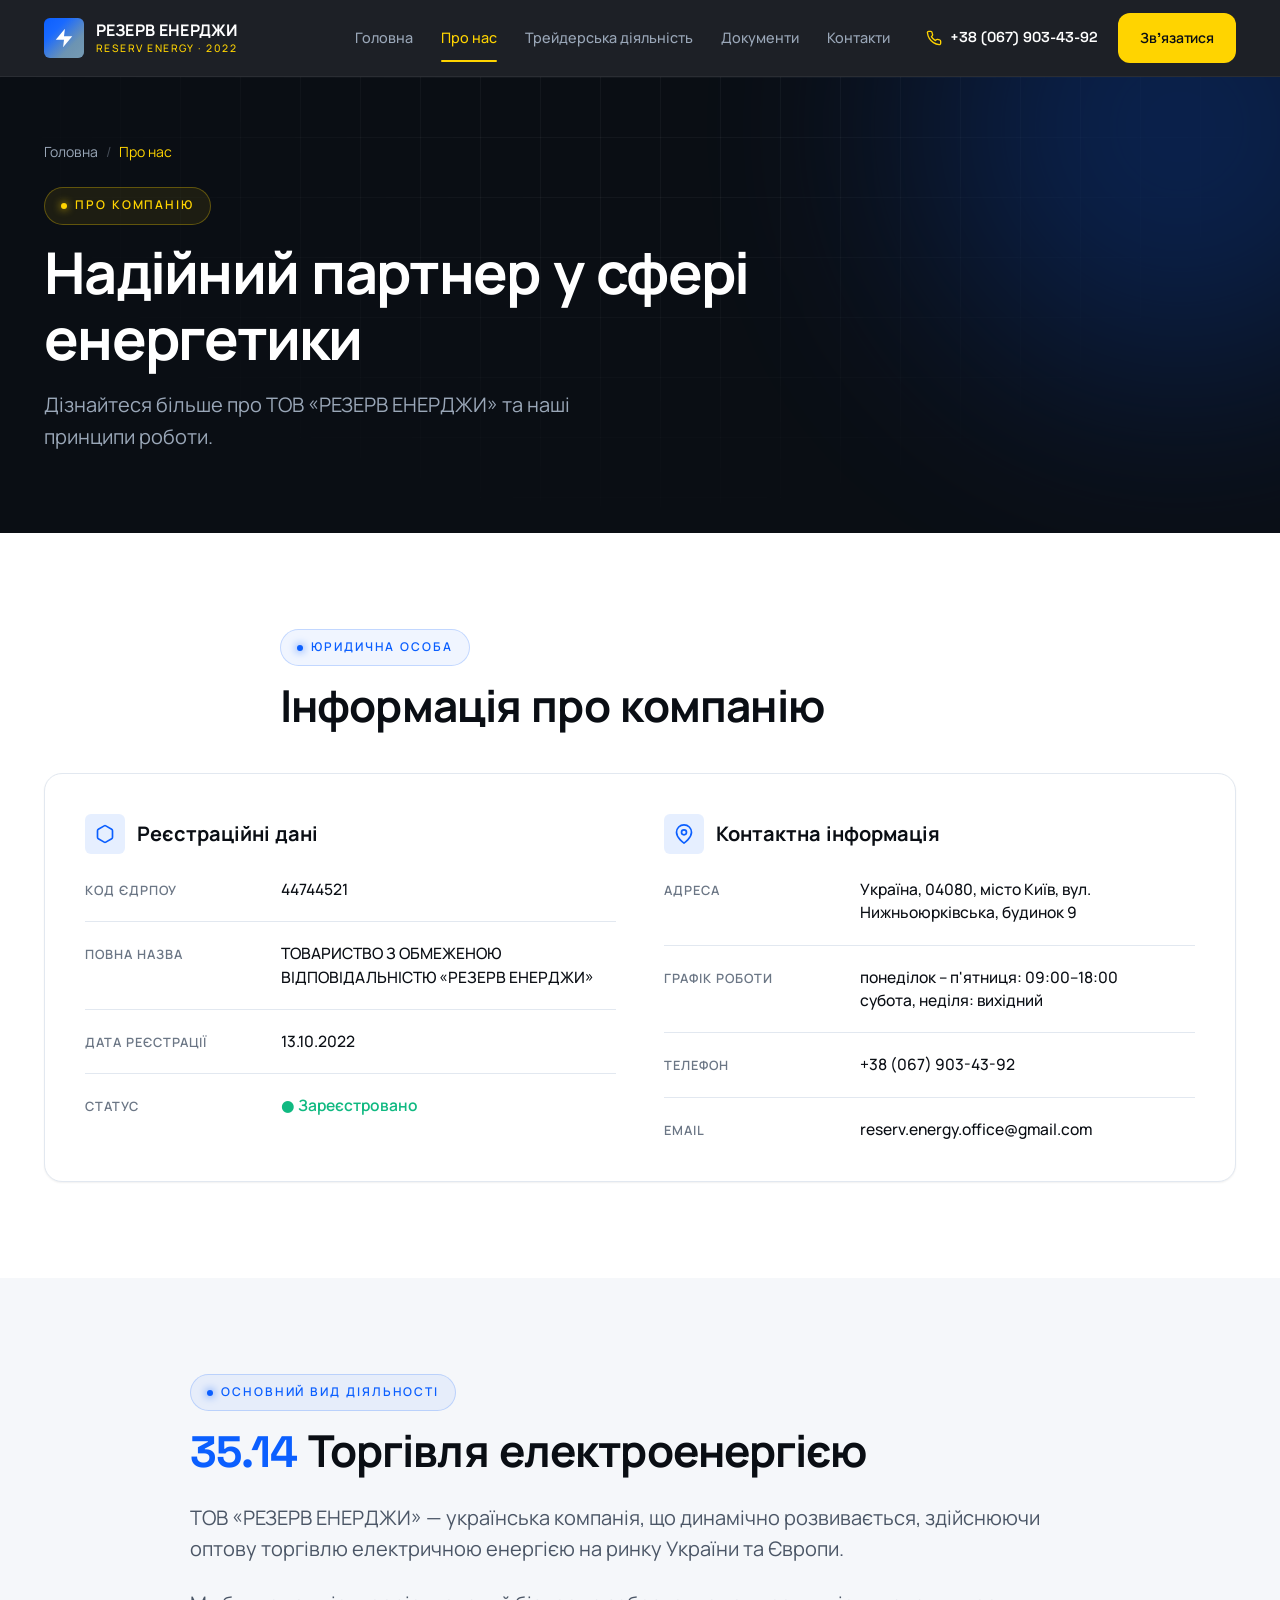
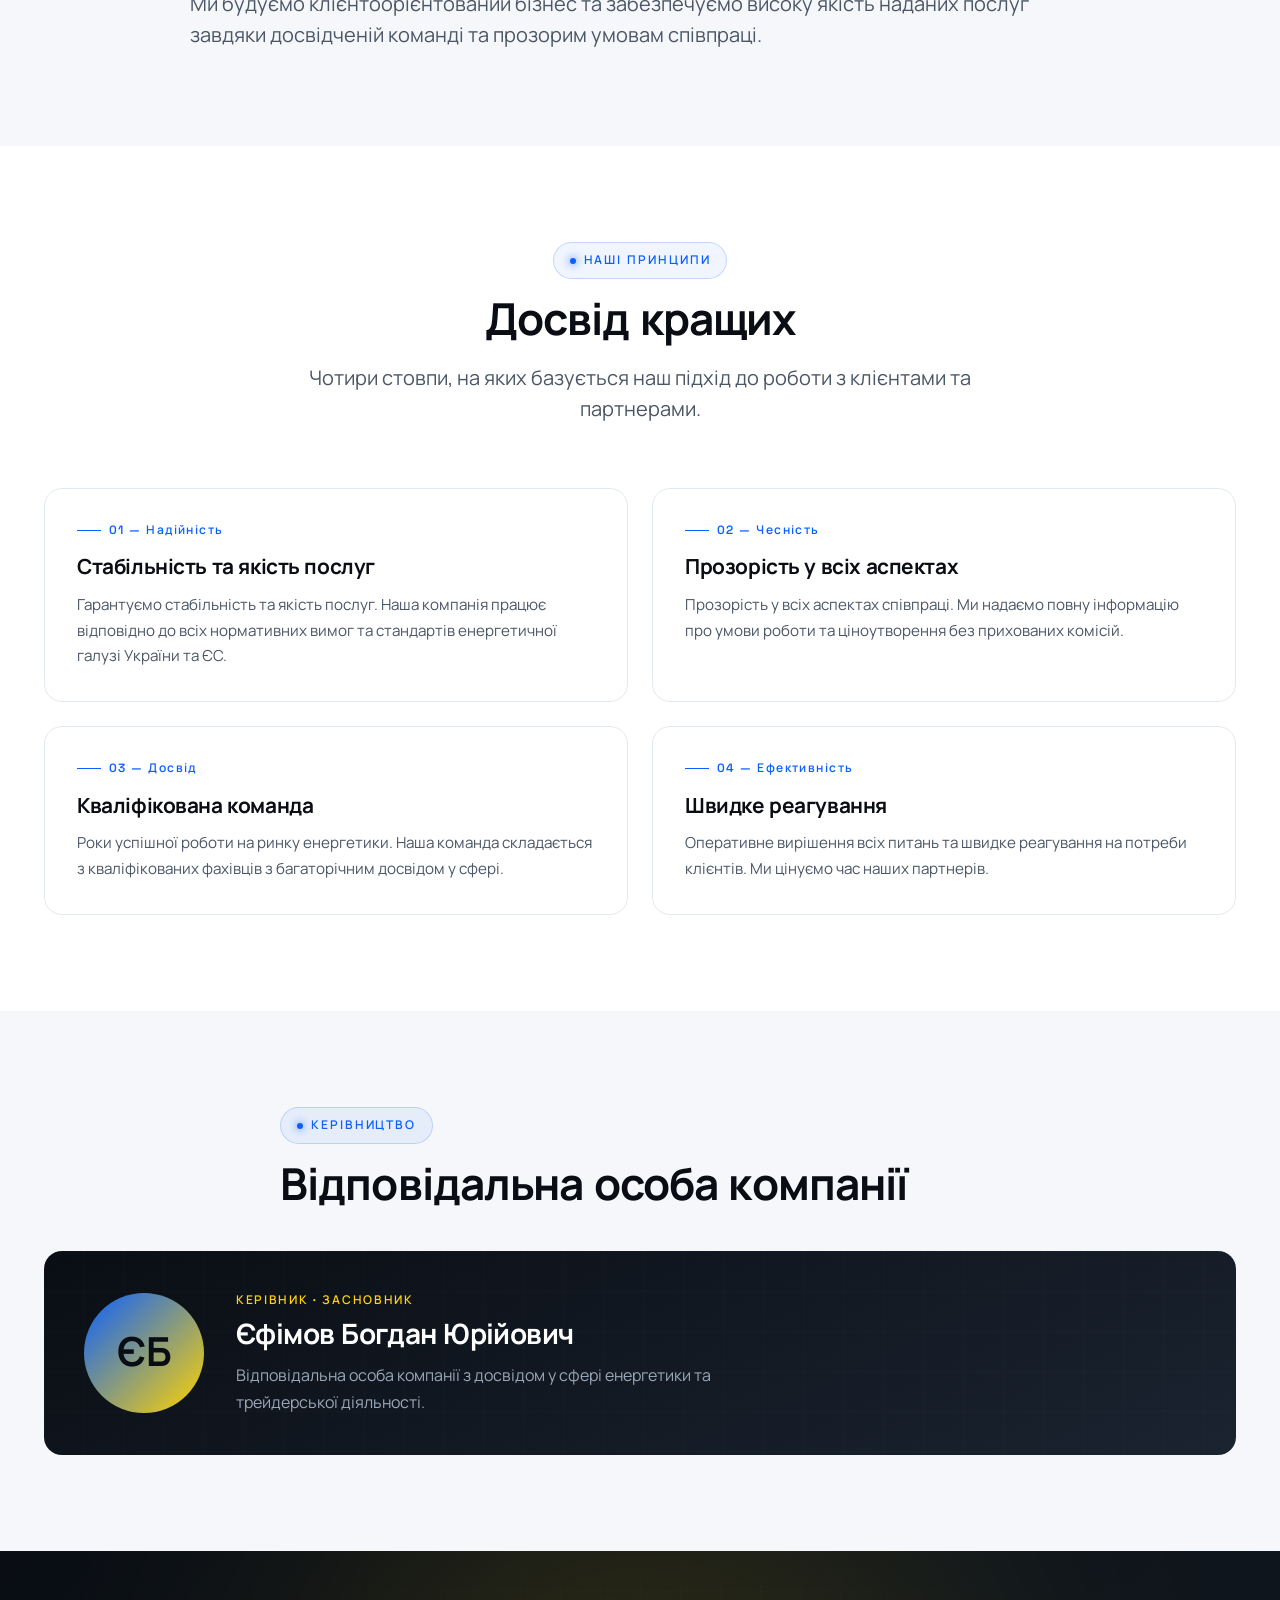
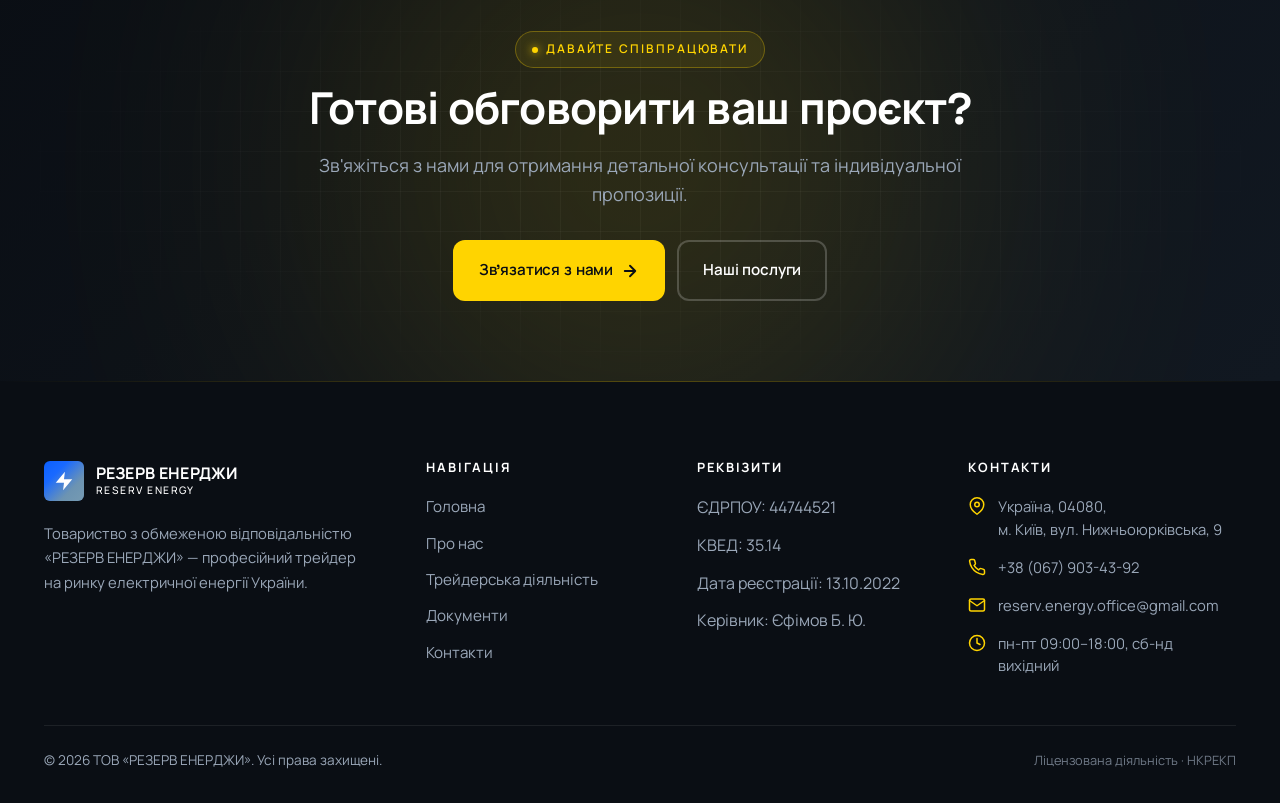
==== commit 3cbccf6c: "3" ====
--- a/about.html
+++ b/about.html
@@ -39,11 +39,11 @@
                         <a href="contact.html" class="nav__link">Контакти</a>
                     </nav>
                     <div class="header__cta">
-                        <a href="tel:+380443601234" class="header__phone">
+                        <a href="tel:+380679034392" class="header__phone">
                             <svg viewBox="0 0 24 24" fill="none" stroke="currentColor" stroke-width="2" stroke-linecap="round" stroke-linejoin="round" aria-hidden="true">
                                 <path d="M22 16.92v3a2 2 0 0 1-2.18 2 19.79 19.79 0 0 1-8.63-3.07 19.5 19.5 0 0 1-6-6 19.79 19.79 0 0 1-3.07-8.67A2 2 0 0 1 4.11 2h3a2 2 0 0 1 2 1.72 12.84 12.84 0 0 0 .7 2.81 2 2 0 0 1-.45 2.11L8.09 9.91a16 16 0 0 0 6 6l1.27-1.27a2 2 0 0 1 2.11-.45 12.84 12.84 0 0 0 2.81.7A2 2 0 0 1 22 16.92z"/>
                             </svg>
-                            +380 44 360 1234
+                            +38 (067) 903-43-92
                         </a>
                         <a href="contact.html" class="btn btn--accent">Зв'язатися</a>
                     </div>
@@ -127,15 +127,15 @@
                             </li>
                             <li class="info-list__item">
                                 <span class="info-list__label">Графік роботи</span>
-                                <span class="info-list__value">понеділок – п'ятниця: 09:00–18:00<br>вихідні: субота та неділя</span>
+                                <span class="info-list__value">понеділок – п'ятниця: 09:00–18:00<br>субота, неділя: вихідний</span>
                             </li>
                             <li class="info-list__item">
                                 <span class="info-list__label">Телефон</span>
-                                <span class="info-list__value"><a href="tel:+380443601234">+380 44 360 1234</a></span>
+                                <span class="info-list__value"><a href="tel:+380679034392">+38 (067) 903-43-92</a></span>
                             </li>
                             <li class="info-list__item">
                                 <span class="info-list__label">Email</span>
-                                <span class="info-list__value"><a href="mailto:reservenergy1@gmail.com">reservenergy1@gmail.com</a></span>
+                                <span class="info-list__value"><a href="mailto:reserv.energy.office@gmail.com">reserv.energy.office@gmail.com</a></span>
                             </li>
                         </ul>
                     </div>
@@ -294,21 +294,21 @@
                             <svg viewBox="0 0 24 24" fill="none" stroke="currentColor" stroke-width="2" stroke-linecap="round" stroke-linejoin="round" aria-hidden="true">
                                 <path d="M22 16.92v3a2 2 0 0 1-2.18 2 19.79 19.79 0 0 1-8.63-3.07 19.5 19.5 0 0 1-6-6 19.79 19.79 0 0 1-3.07-8.67A2 2 0 0 1 4.11 2h3a2 2 0 0 1 2 1.72 12.84 12.84 0 0 0 .7 2.81 2 2 0 0 1-.45 2.11L8.09 9.91a16 16 0 0 0 6 6l1.27-1.27a2 2 0 0 1 2.11-.45 12.84 12.84 0 0 0 2.81.7A2 2 0 0 1 22 16.92z"/>
                             </svg>
-                            <a href="tel:+380443601234">+380 44 360 1234</a>
+                            <a href="tel:+380679034392">+38 (067) 903-43-92</a>
                         </div>
                         <div class="footer__contact-item">
                             <svg viewBox="0 0 24 24" fill="none" stroke="currentColor" stroke-width="2" stroke-linecap="round" stroke-linejoin="round" aria-hidden="true">
                                 <path d="M4 4h16c1.1 0 2 .9 2 2v12c0 1.1-.9 2-2 2H4c-1.1 0-2-.9-2-2V6c0-1.1.9-2 2-2z"/>
                                 <polyline points="22,6 12,13 2,6"/>
                             </svg>
-                            <a href="mailto:reservenergy1@gmail.com">reservenergy1@gmail.com</a>
+                            <a href="mailto:reserv.energy.office@gmail.com">reserv.energy.office@gmail.com</a>
                         </div>
                         <div class="footer__contact-item">
                             <svg viewBox="0 0 24 24" fill="none" stroke="currentColor" stroke-width="2" stroke-linecap="round" stroke-linejoin="round" aria-hidden="true">
                                 <circle cx="12" cy="12" r="10"/>
                                 <polyline points="12 6 12 12 16 14"/>
                             </svg>
-                            <span>пн-пт 09:00 — 18:00</span>
+                            <span>пн-пт 09:00–18:00, сб-нд вихідний</span>
                         </div>
                     </div>
                 </div>
--- a/css/style.css
+++ b/css/style.css
@@ -314,7 +314,7 @@
 .header {
     position: sticky;
     top: 0;
-    z-index: 100;
+    z-index: 300;
     background-color: rgba(10, 14, 20, 0.92);
     backdrop-filter: blur(16px);
     -webkit-backdrop-filter: blur(16px);
@@ -472,31 +472,57 @@
 /* Mobile nav toggle */
 .nav-toggle {
     display: none;
-    width: 40px;
-    height: 40px;
+    width: 44px;
+    height: 44px;
     padding: 0;
     background: transparent;
     position: relative;
     cursor: pointer;
-    z-index: 110;
+    z-index: 210;
+    -webkit-tap-highlight-color: transparent;
+    touch-action: manipulation;
 }
 
 .nav-toggle span {
     position: absolute;
-    left: 9px;
-    right: 9px;
+    left: 10px;
+    right: 10px;
     height: 2px;
     background: var(--color-text-inverse);
     border-radius: 2px;
-    transition: all var(--t-base);
-}
-.nav-toggle span:nth-child(1) { top: 13px; }
-.nav-toggle span:nth-child(2) { top: 19px; }
-.nav-toggle span:nth-child(3) { top: 25px; }
-
-.nav-toggle.is-open span:nth-child(1) { transform: translateY(6px) rotate(45deg); }
-.nav-toggle.is-open span:nth-child(2) { opacity: 0; }
-.nav-toggle.is-open span:nth-child(3) { transform: translateY(-6px) rotate(-45deg); }
+    transition: transform 0.3s ease, opacity 0.3s ease;
+    pointer-events: none;
+}
+.nav-toggle span:nth-child(1) { top: 14px; }
+.nav-toggle span:nth-child(2) { top: 21px; }
+.nav-toggle span:nth-child(3) { top: 28px; }
+
+.nav-toggle.is-open span:nth-child(1) { transform: translateY(7px) rotate(45deg); }
+.nav-toggle.is-open span:nth-child(2) { opacity: 0; transform: scaleX(0); }
+.nav-toggle.is-open span:nth-child(3) { transform: translateY(-7px) rotate(-45deg); }
+
+/* Body scroll lock when menu is open */
+body.menu-open {
+    overflow: hidden;
+    position: fixed;
+    width: 100%;
+}
+
+/* Mobile overlay */
+.nav-overlay {
+    display: none;
+    position: fixed;
+    inset: 0;
+    z-index: 99;
+    background: rgba(0, 0, 0, 0.5);
+    opacity: 0;
+    transition: opacity 0.3s ease;
+    -webkit-tap-highlight-color: transparent;
+}
+
+.nav-overlay.is-visible {
+    opacity: 1;
+}
 
 /* ============================================
    Hero Section
@@ -1993,26 +2019,41 @@
         display: block;
     }
 
+    .nav-overlay {
+        display: block;
+        pointer-events: none;
+    }
+
+    .nav-overlay.is-visible {
+        pointer-events: auto;
+    }
+
     .header__nav-wrapper {
         position: fixed;
-        top: 76px;
-        left: 0;
+        top: 0;
         right: 0;
         bottom: 0;
+        width: 85%;
+        max-width: 360px;
+        z-index: 200;
         background: var(--color-bg);
-        border-top: 1px solid rgba(255, 255, 255, 0.08);
-        padding: var(--space-8) var(--space-6);
+        border-left: 1px solid rgba(255, 255, 255, 0.08);
+        padding: calc(76px + var(--space-8)) var(--space-6) var(--space-8);
         flex-direction: column;
         align-items: stretch;
         justify-content: flex-start;
         gap: var(--space-8);
         transform: translateX(100%);
-        transition: transform var(--t-base);
+        visibility: hidden;
+        transition: transform 0.35s cubic-bezier(0.4, 0, 0.2, 1),
+                    visibility 0.35s;
         overflow-y: auto;
+        -webkit-overflow-scrolling: touch;
     }
 
     .header__nav-wrapper.is-open {
         transform: translateX(0);
+        visibility: visible;
     }
 
     .nav {
@@ -2025,12 +2066,14 @@
     .nav__link {
         padding: var(--space-4) var(--space-5);
         border-radius: var(--radius-md);
-        font-size: 1rem;
+        font-size: 1.05rem;
         border: 1px solid transparent;
+        -webkit-tap-highlight-color: transparent;
     }
 
-    .nav__link:hover {
-        background: rgba(255, 255, 255, 0.04);
+    .nav__link:hover,
+    .nav__link:active {
+        background: rgba(255, 255, 255, 0.06);
     }
 
     .nav__link.is-active::after {
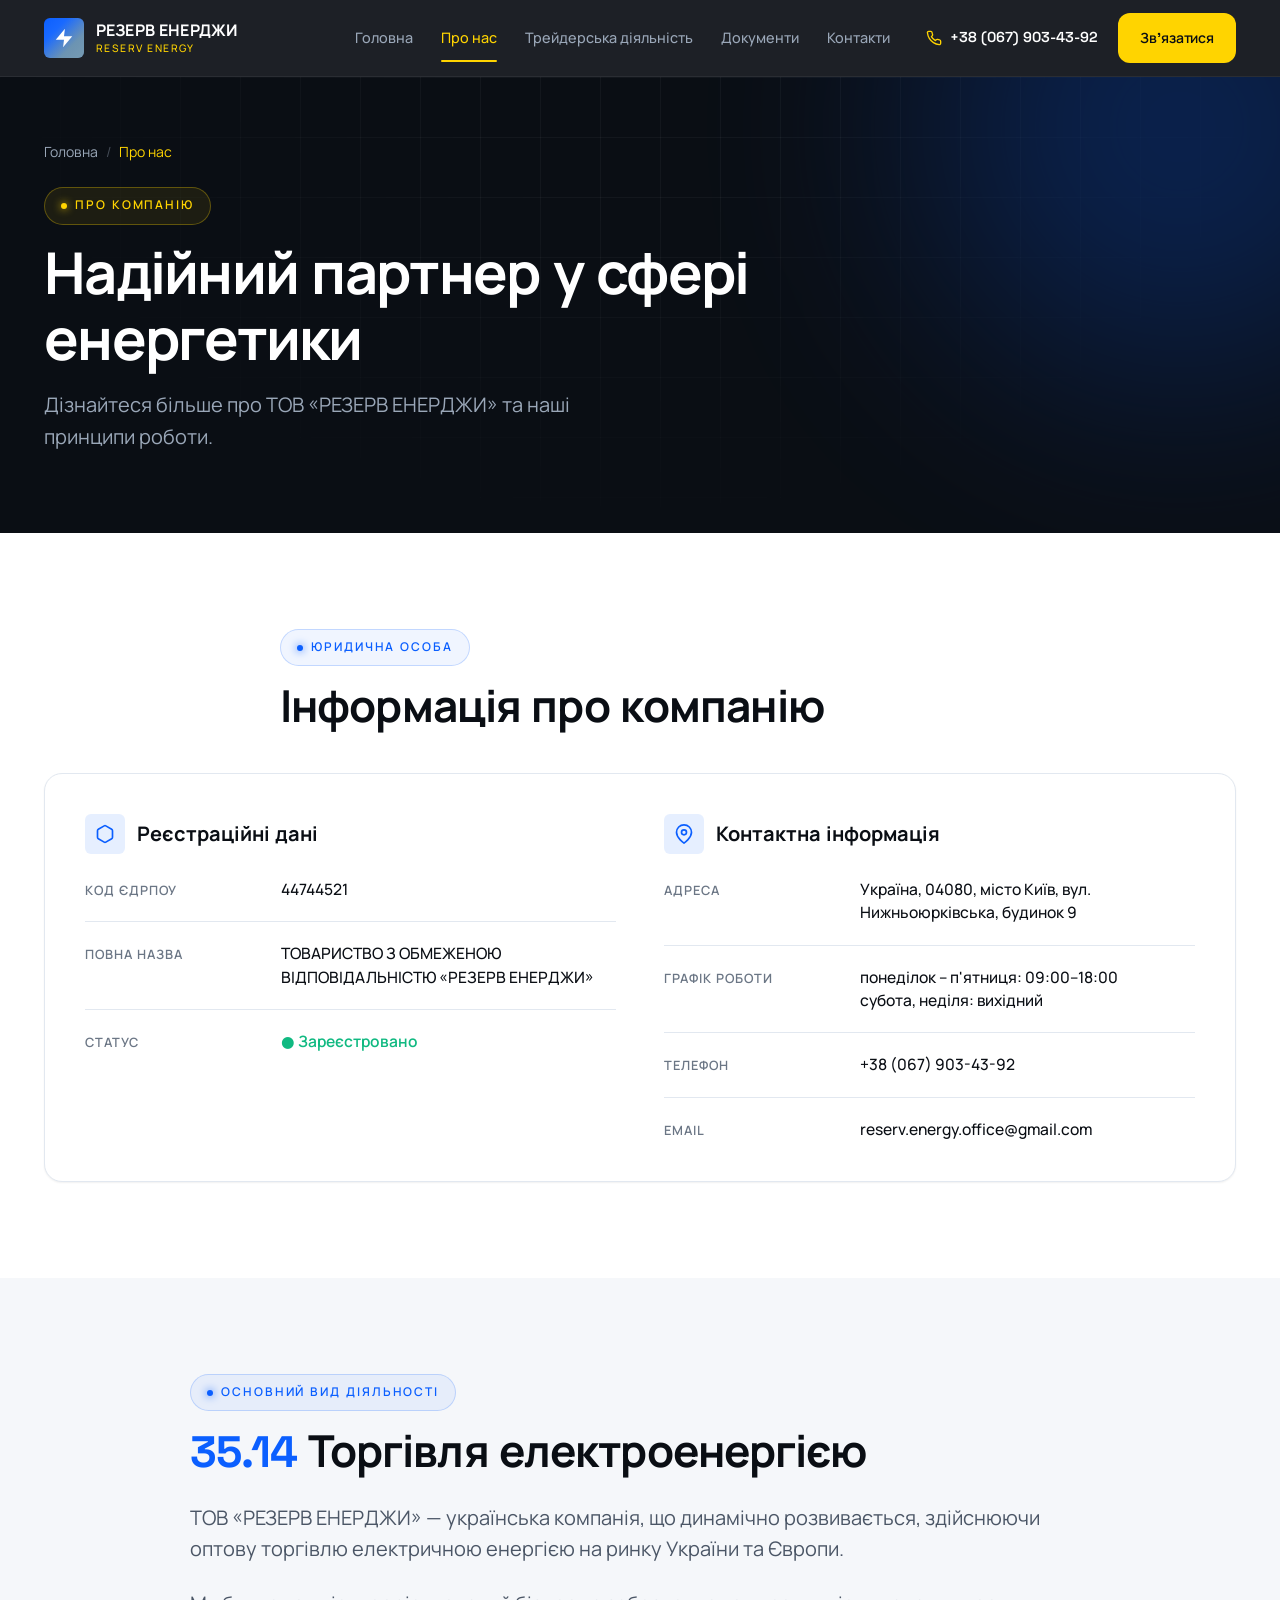
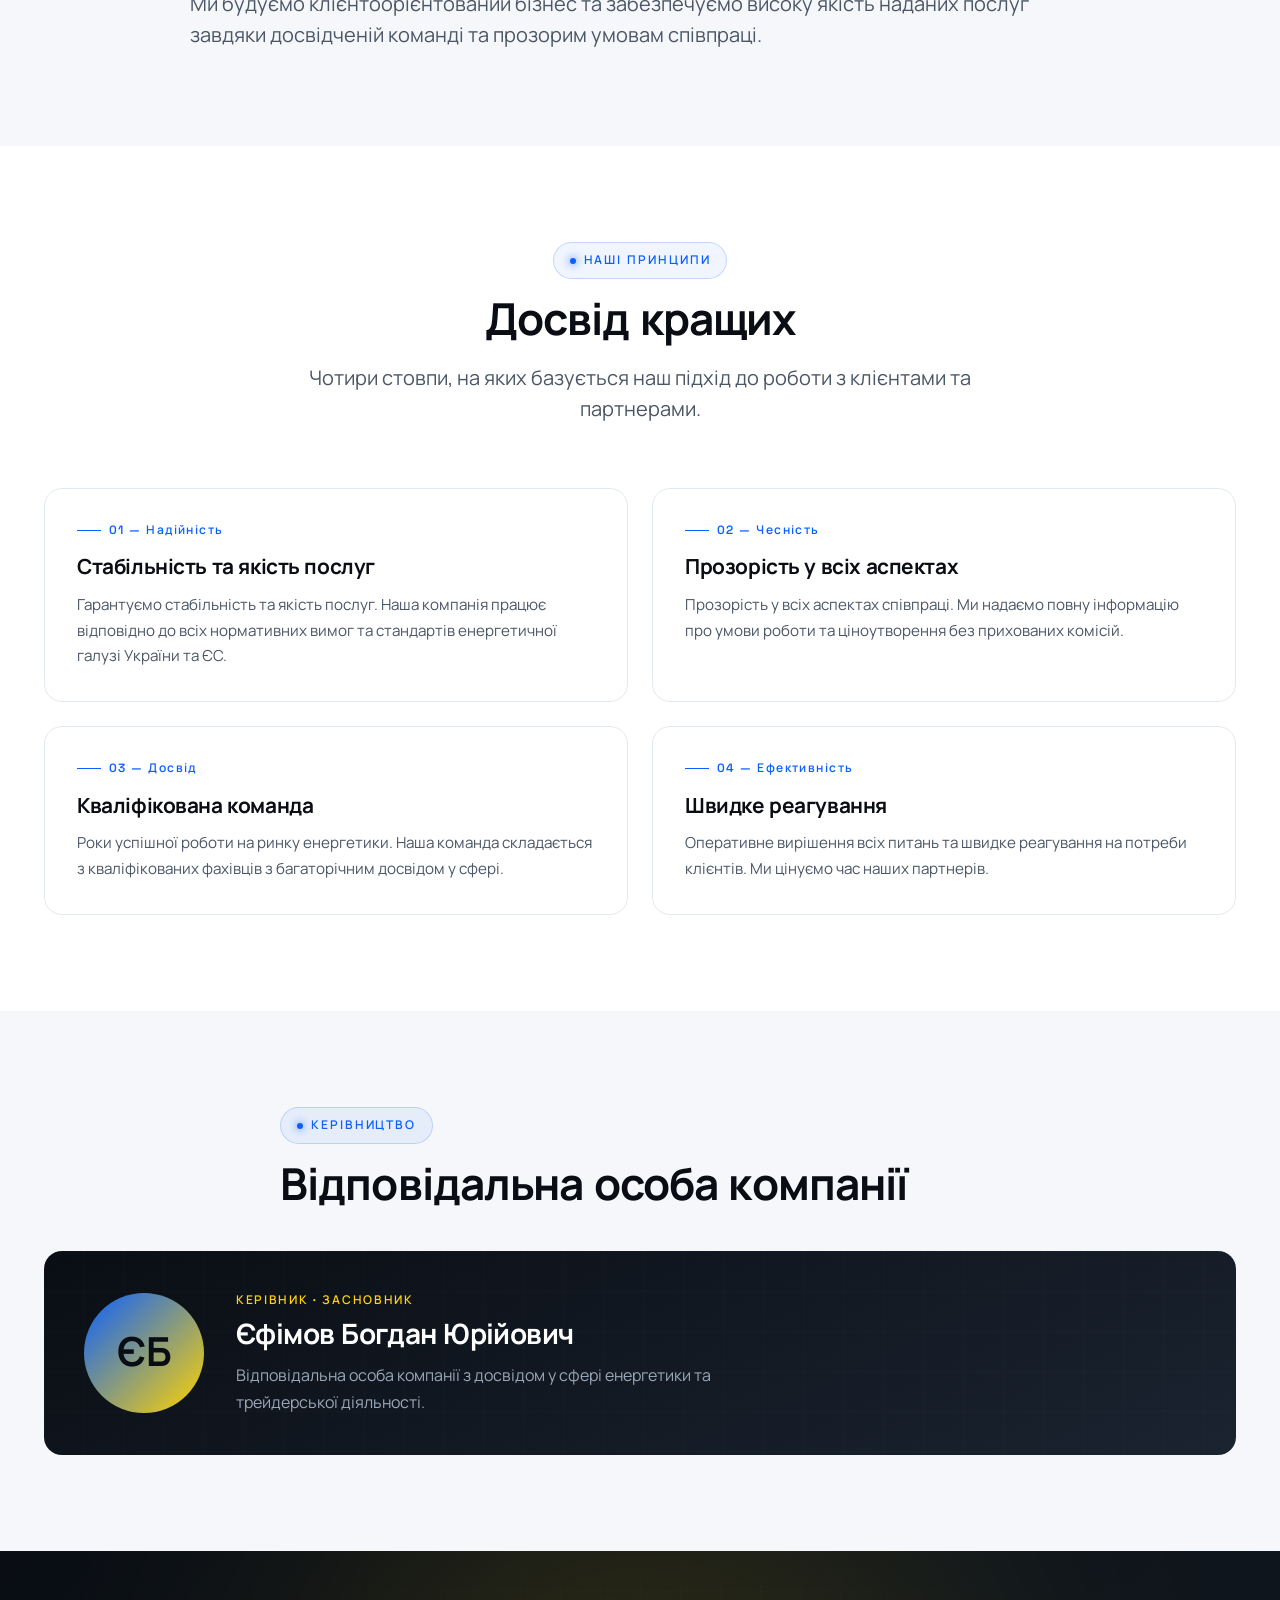
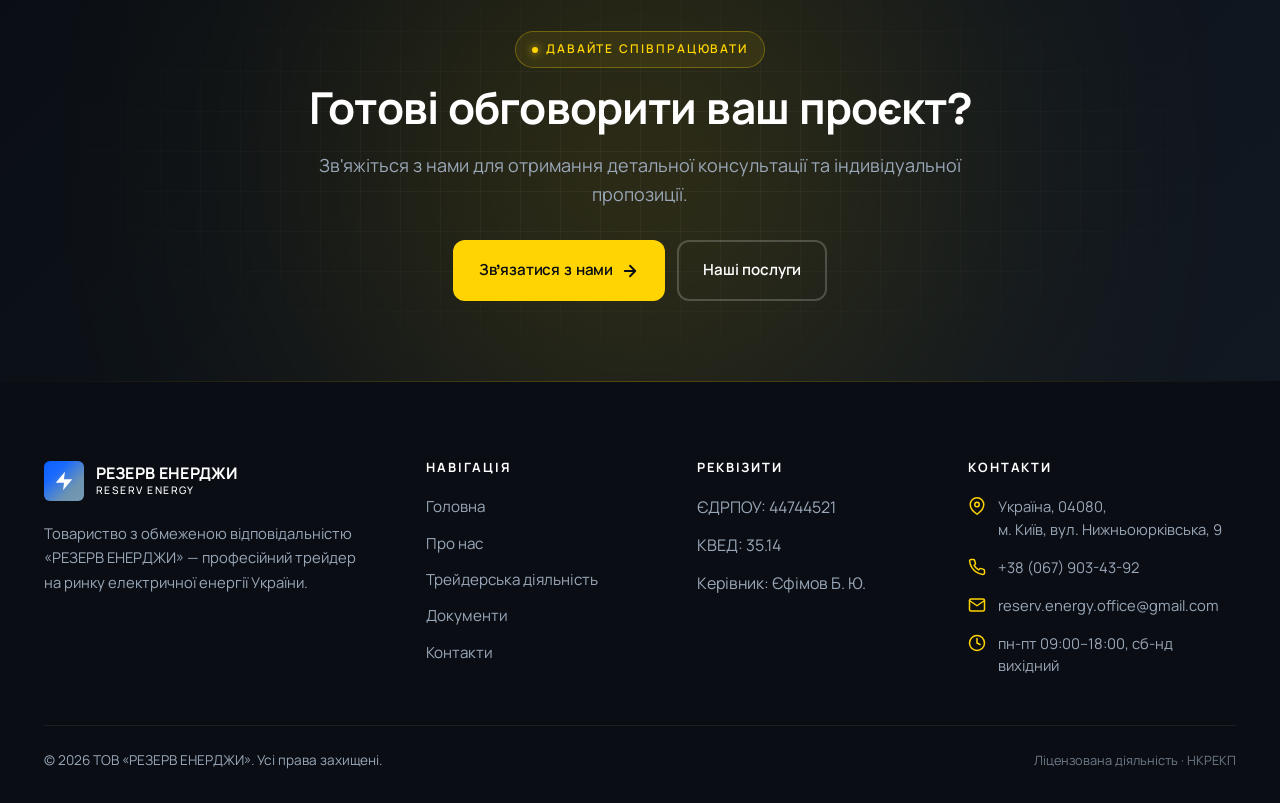
==== commit fdc83e48: "4" ====
--- a/about.html
+++ b/about.html
@@ -22,7 +22,7 @@
                     </span>
                     <span class="logo__text">
                         <span class="logo__name">РЕЗЕРВ ЕНЕРДЖИ</span>
-                        <span class="logo__tagline">Reserv Energy · 2022</span>
+                        <span class="logo__tagline">Reserv Energy</span>
                     </span>
                 </a>
 
@@ -98,10 +98,6 @@
                             <li class="info-list__item">
                                 <span class="info-list__label">Повна назва</span>
                                 <span class="info-list__value">ТОВАРИСТВО З ОБМЕЖЕНОЮ ВІДПОВІДАЛЬНІСТЮ «РЕЗЕРВ ЕНЕРДЖИ»</span>
-                            </li>
-                            <li class="info-list__item">
-                                <span class="info-list__label">Дата реєстрації</span>
-                                <span class="info-list__value">13.10.2022</span>
                             </li>
                             <li class="info-list__item">
                                 <span class="info-list__label">Статус</span>
@@ -275,7 +271,6 @@
                     <div class="footer__links">
                         <span>ЄДРПОУ: 44744521</span>
                         <span>КВЕД: 35.14</span>
-                        <span>Дата реєстрації: 13.10.2022</span>
                         <span>Керівник: Єфімов Б. Ю.</span>
                     </div>
                 </div>
